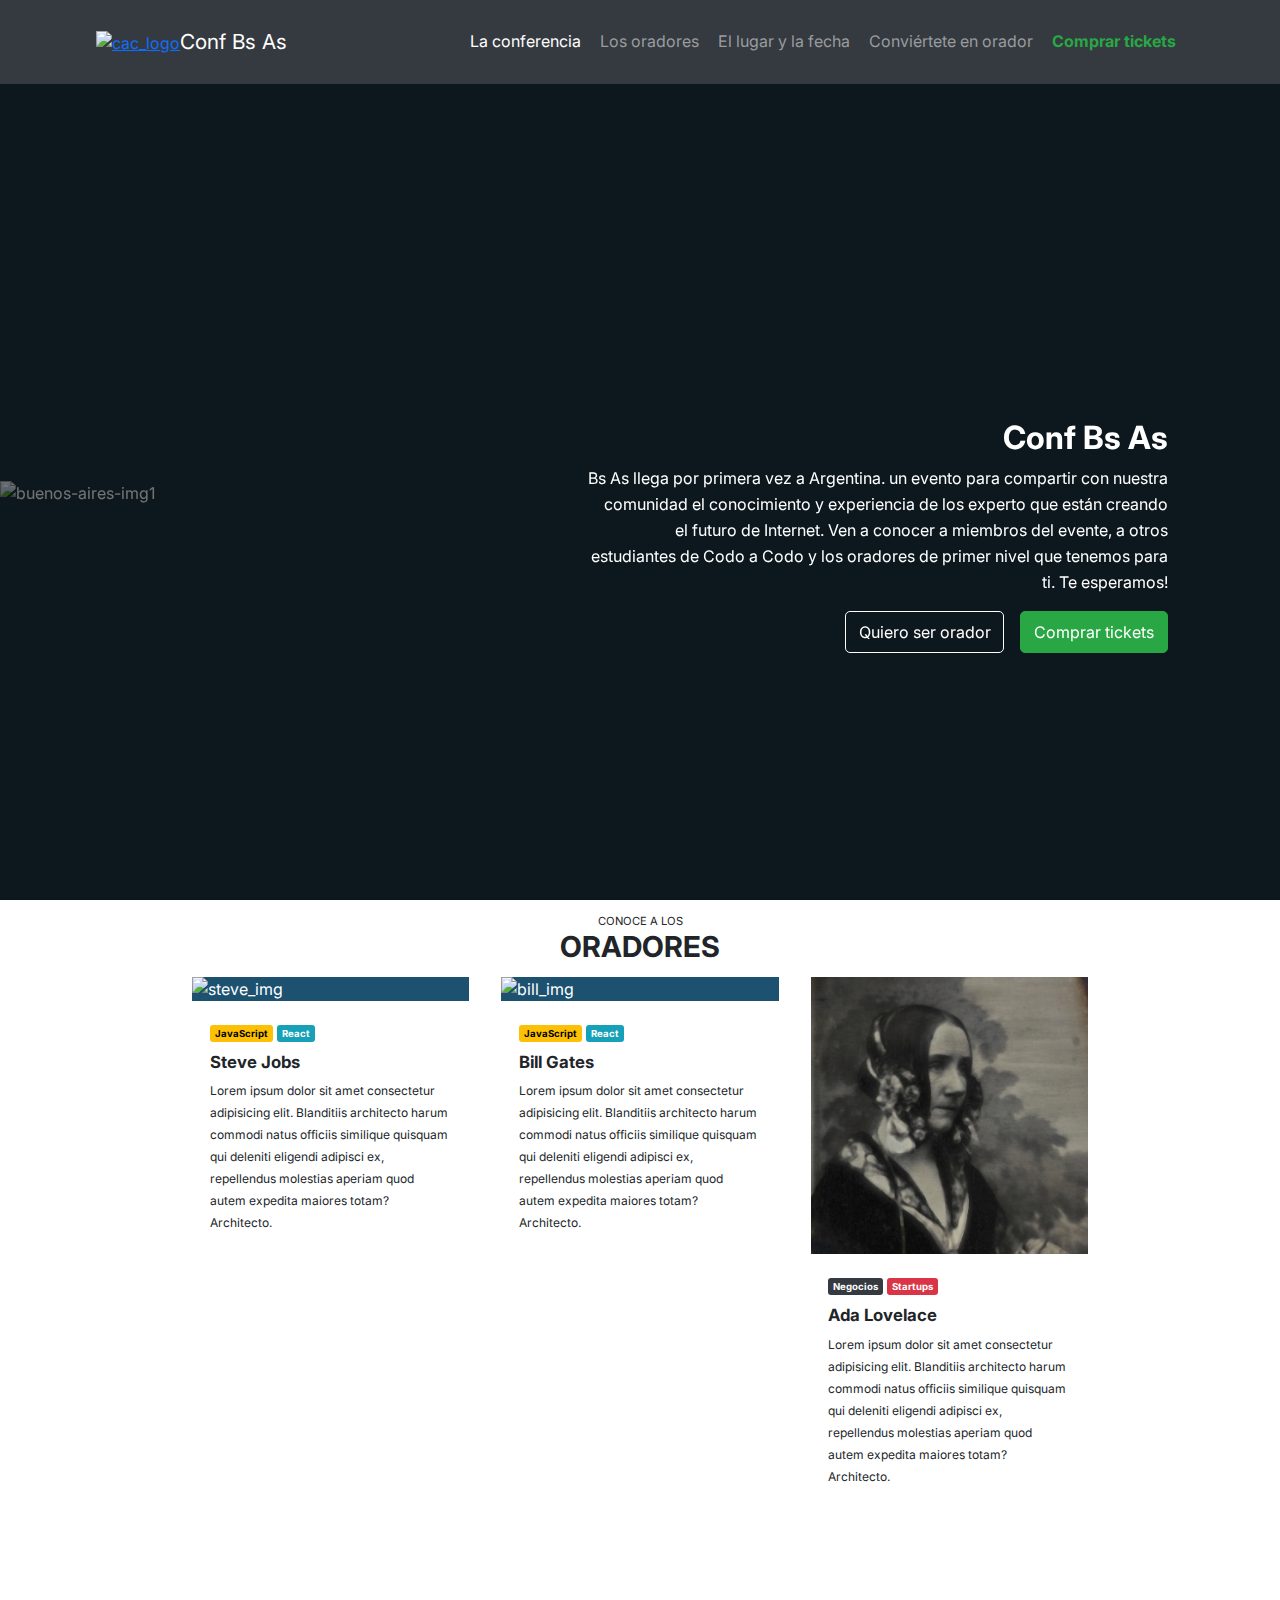
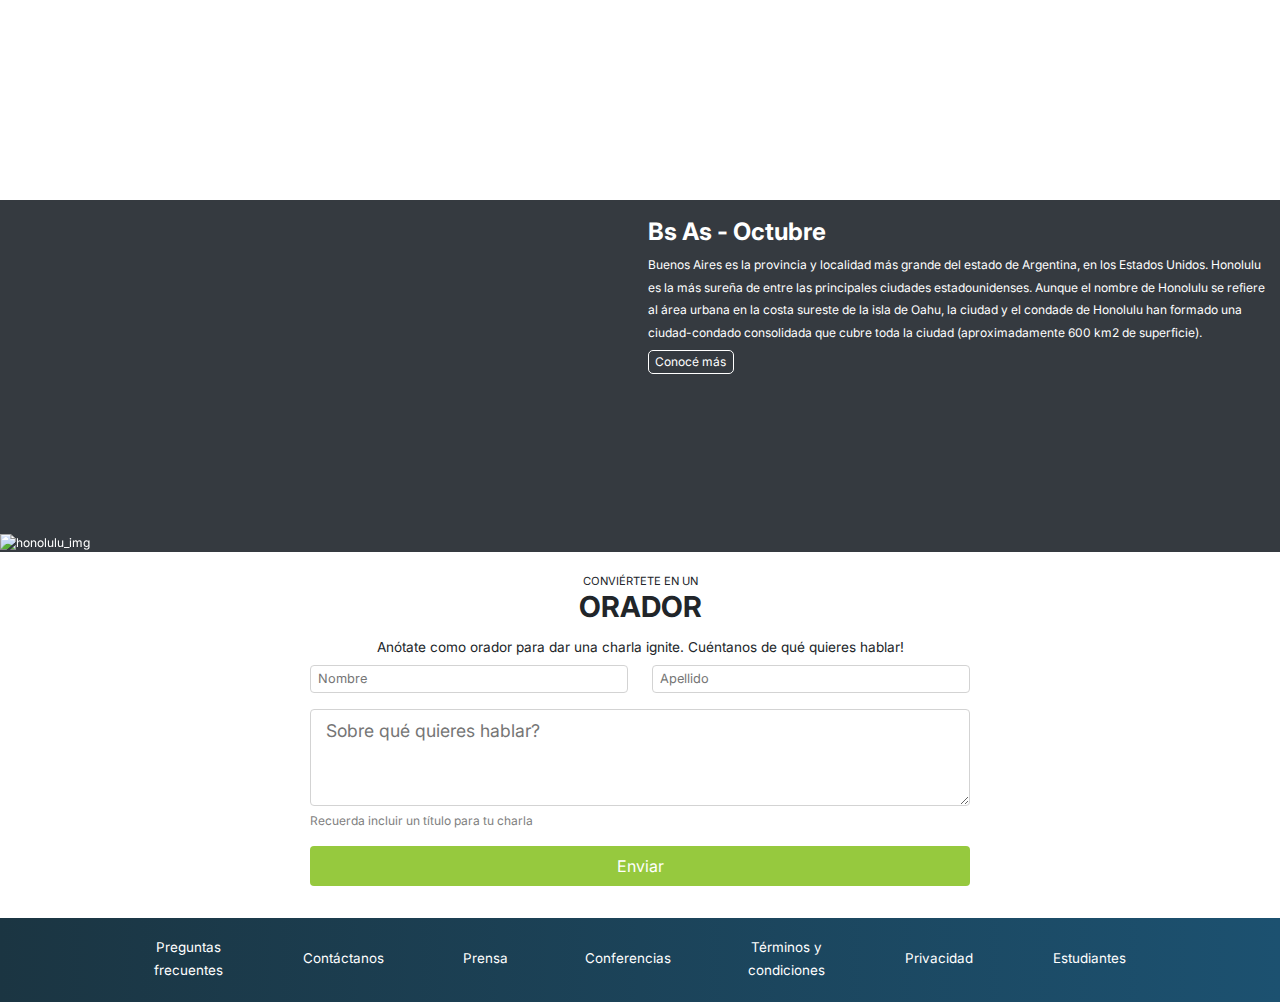
==== index.html @ dfa5ab29 "Fixed an error on the Hero's Carousel that showed the slides misaligned on the vertical axis" ====
<!DOCTYPE html>
<html lang="en">
<head>
  <meta charset="UTF-8">
  <meta http-equiv="X-UA-Compatible" content="IE=edge">
  <meta name="viewport" content="width=device-width, initial-scale=1.0">
  <script src="https://cdn.jsdelivr.net/npm/@popperjs/core@2.11.7/dist/umd/popper.min.js" integrity="sha384-zYPOMqeu1DAVkHiLqWBUTcbYfZ8osu1Nd6Z89ify25QV9guujx43ITvfi12/QExE" crossorigin="anonymous"></script>
  <script src="https://cdn.jsdelivr.net/npm/bootstrap@5.3.0-alpha3/dist/js/bootstrap.min.js" integrity="sha384-Y4oOpwW3duJdCWv5ly8SCFYWqFDsfob/3GkgExXKV4idmbt98QcxXYs9UoXAB7BZ" crossorigin="anonymous"></script>
  <link rel="stylesheet" href="https://cdn.jsdelivr.net/npm/bootstrap@5.3.0-alpha3/dist/css/bootstrap.min.css">
  <link rel="stylesheet" href="https://fonts.googleapis.com/css2?family=Inter">
  <link rel="stylesheet" href="./styles/styles.css">
  <link rel="icon" type="image/x-icon" href="./assets/favicon.ico">
  <title>Codo a Codo 4.0</title>
</head>
<body>
  <header id="main-header">
    <div id="header-logo">
      <a href="/">
        <img id="header-img" src="./assets/images/codoacodo.png" alt="cac_logo">
      </a>
      <span>Conf Bs As</span>
    </div>
    <nav id="header-navbar">
      <a class="header-links" href="#hero-section">La conferencia</a>
      <a class="header-links" href="#cards-section">Los oradores</a>
      <a class="header-links" href="#destinos-section">El lugar y la fecha</a>
      <a class="header-links" href="#form-section">Conviértete en orador</a>
      <a class="header-links" href="https://www.ticketek.com.ar/especiales" target="_blank">Comprar tickets</a>
    </nav>

    <div id="header-dropdown" class="dropdown">
      <button id="dropdown-button" class="btn btn-secondary dropdown-toggle" type="button" data-bs-toggle="dropdown" aria-expanded="false">
        <svg id="menu-icon" xmlns="http://www.w3.org/2000/svg" viewBox="0 0 448 512">
          <path d="M0 96C0 78.3 14.3 64 32 64H416c17.7 0 32 14.3 32 32s-14.3 32-32 32H32C14.3 128 0 113.7 0 96zM0 256c0-17.7 14.3-32 32-32H416c17.7 0 32 14.3 32 32s-14.3 32-32 32H32c-17.7 0-32-14.3-32-32zM448 416c0 17.7-14.3 32-32 32H32c-17.7 0-32-14.3-32-32s14.3-32 32-32H416c17.7 0 32 14.3 32 32z"/>
        </svg>
        <svg id="xmark-icon" xmlns="http://www.w3.org/2000/svg" viewBox="0 0 384 512">
          <path d="M342.6 150.6c12.5-12.5 12.5-32.8 0-45.3s-32.8-12.5-45.3 0L192 210.7 86.6 105.4c-12.5-12.5-32.8-12.5-45.3 0s-12.5 32.8 0 45.3L146.7 256 41.4 361.4c-12.5 12.5-12.5 32.8 0 45.3s32.8 12.5 45.3 0L192 301.3 297.4 406.6c12.5 12.5 32.8 12.5 45.3 0s12.5-32.8 0-45.3L237.3 256 342.6 150.6z"/>
        </svg>
      </button>
      <ul id="dropdown-navbar" class="dropdown-menu">
        <a class="dropdown-item header-links" href="#hero-section">La conferencia</a>
        <a class="dropdown-item header-links" href="#cards-section">Los oradores</a>
        <a class="dropdown-item header-links" href="#destinos-section">El lugar y la fecha</a>
        <a class="dropdown-item header-links" href="#form-section">Conviértete en orador</a>
        <a class="dropdown-item header-links" href="https://www.ticketek.com.ar/especiales" target="_blank">Comprar tickets</a>
      </ul>
    </div>
  </header>

  <main>
    <section id="hero-section">
      <article>
        <h2>Conf Bs As</h2>
        <p>Bs As llega por primera vez a Argentina. un evento para compartir con nuestra comunidad el conocimiento y experiencia de los experto que están creando el futuro de Internet. Ven a conocer a miembros del evente, a otros estudiantes de Codo a Codo y los oradores de primer nivel que tenemos para ti. Te esperamos!
        </p>
        <nav>
          <a class="anchor-btn" href="#form-section">Quiero ser orador</a>
          <a class="anchor-btn btn-green" href="https://www.ticketek.com.ar/especiales" target="_blank">Comprar tickets</a>
        </nav>
      </article>
      <div id="hero-carousel">
        <div class="carousel slide h-100" data-bs-ride="carousel">
          <div class="carousel-inner h-100">
            <div class="carousel-item active">
              <img src="./assets/images/ba1.jpg" class="carousel-image w-100" alt="buenos-aires-img1">
            </div>
            <div class="carousel-item">
              <img src="./assets/images/ba2.jpg" class="carousel-image w-100" alt="buenos-aires-img2">
            </div>
            <div class="carousel-item">
              <img src="./assets/images/ba3.jpg" class="carousel-image w-100" alt="buenos-aires-img3">
            </div>
          </div>
        </div>
      </div>
    </section>

    <section id="cards-section">
      <div class="section-title">
        <span>conoce a los</span>
        <h2>oradores</h2>
      </div>
      <div id="cards-container">
        <div class="card">
          <img class="card-image" src="./assets/images/steve.jpg" alt="steve_img">
          <div class="card-content">
            <header>
              <div>
                <span class="card-badge badge-yellow">JavaScript</span>
                <span class="card-badge badge-blue">React</span>
              </div>
              <h4 class="card-name">Steve Jobs</h4>
            </header>
            <p class="card-text">Lorem ipsum dolor sit amet consectetur adipisicing elit. Blanditiis architecto harum commodi natus officiis similique quisquam qui deleniti eligendi adipisci ex, repellendus molestias aperiam quod autem expedita maiores totam? Architecto.
            </p>
          </div>
        </div>

        <div class="card">
          <img class="card-image" src="./assets/images/bill.jpg" alt="bill_img">
          <div class="card-content">
            <header>
              <div>
                <span class="card-badge badge-yellow">JavaScript</span>
                <span class="card-badge badge-blue">React</span>
              </div>
              <h4 class="card-name">Bill Gates</h4>
            </header>
            <p class="card-text">Lorem ipsum dolor sit amet consectetur adipisicing elit. Blanditiis architecto harum commodi natus officiis similique quisquam qui deleniti eligendi adipisci ex, repellendus molestias aperiam quod autem expedita maiores totam? Architecto.
            </p>
          </div>
        </div>

        <div class="card">
          <img class="card-image" src="./assets/images/ada.jpg" alt="ada_img">
          <div class="card-content">
            <header>
              <div>
                <span class="card-badge badge-grey">Negocios</span>
                <span class="card-badge badge-red">Startups</span>
              </div>
              <h4 class="card-name">Ada Lovelace</h4>
            </header>
            <p class="card-text">Lorem ipsum dolor sit amet consectetur adipisicing elit. Blanditiis architecto harum commodi natus officiis similique quisquam qui deleniti eligendi adipisci ex, repellendus molestias aperiam quod autem expedita maiores totam? Architecto.
            </p>
          </div>
        </div>
      </div>
    </section>

    <section id="destinos-section">
      <figure>
        <div id="carousel-container" class="carousel slide">
          <div class="carousel-inner h-100">
            <div class="carousel-item active">
              <img class="destino-img" src="./assets/images/honolulu.jpg" alt="honolulu_img">
            </div>
            <div class="carousel-item">
              <img class="destino-img" src="./assets/images/hawaii.jpg" alt="hawaii_img">
            </div>
            <div class="carousel-item">
              <img class="destino-img" src="./assets/images/hawaii2.jpg" alt="hawaii2_img">
            </div>
            <div class="carousel-item">
              <img class="destino-img" src="./assets/images/hawaii3.jpg" alt="hawaii3_img">
            </div>
          </div>
          <button class="carousel-btn carousel-control-prev" type="button" data-bs-target="#carousel-container" data-bs-slide="prev">
            <span class="carousel-control-prev-icon" aria-hidden="true"></span>
            <span class="visually-hidden">Previous</span>
          </button>
          <button class="carousel-btn carousel-control-next" type="button" data-bs-target="#carousel-container" data-bs-slide="next">
            <span class="carousel-control-next-icon" aria-hidden="true"></span>
            <span class="visually-hidden">Next</span>
          </button>
        </div>
      </figure>
      <article>
        <h2>Bs As - Octubre</h2>
        <p>Buenos Aires es la provincia y localidad más grande del estado de Argentina, en los Estados Unidos. Honolulu es la más sureña de entre las principales ciudades estadounidenses. Aunque el nombre de Honolulu se refiere al área urbana en la costa sureste de la isla de Oahu, la ciudad y el condade de Honolulu han formado una ciudad-condado consolidada que cubre toda la ciudad (aproximadamente 600 km2 de superficie).
        </p>
        <a class="anchor-btn" href="https://www.eventbrite.com/" target="_blank">Conocé más</a>
      </article>
    </section>

    <section id="form-section">
      <div class="section-title">
        <span>conviértete en un</span>
        <h2>orador</h2>
      </div>
      <p>Anótate como orador para dar una charla ignite. Cuéntanos de qué quieres hablar!</p>
      <form id="form-container" action="/" method="post">
        <div id="form-personal-input">
          <label for="name">
            <input type="text" id="name" name="name" placeholder="Nombre">
          </label>
          <label for="last-name">
            <input type="text" id="last-name" name="last-name" placeholder="Apellido">
          </label>
        </div>
        <label for="message">
          <textarea id="message" name="message" rows="3" placeholder="Sobre qué quieres hablar?"></textarea>
        </label>
        <span>Recuerda incluir un título para tu charla</span>
        <input id="btn-submit" type="submit" value="Enviar">
      </form>
    </section>
  </main>

  <footer>
    <nav id="footer-nav">
      <a href="#" target="_blank">Preguntas frecuentes</a>
      <a href="#" target="_blank">Contáctanos</a>
      <a href="#" target="_blank">Prensa</a>
      <a href="#" target="_blank">Conferencias</a>
      <a href="#" target="_blank">Términos y condiciones</a>
      <a href="#" target="_blank">Privacidad</a>
      <a href="#" target="_blank">Estudiantes</a>
    </nav>
  </footer>
</body>
</html>
---- styles/styles.css ----
:root {
  --header-height: 84px;
  --footer-height: 84px;
  --theme-grey-l: #999c9f;
  --theme-grey: #353a40;
  --theme-green-l: #96c93e;
  --theme-green-m: #29a744;
  --theme-yellow: #fdc005;
  --theme-blue-l: #16a1b8;
  --theme-blue-m: #1c5170;
  --theme-blue-d: #1b3542;
  --theme-red: #da3546;
}

* {
  margin: 0;
  padding: 0;
  font-family: "Inter", sans-serif !important;
}

/* ---- GENERAL ---- */
button {
  background-color: transparent;
  border-radius: 5px;
  border: 1px solid white;
  color: white;
  cursor: pointer;
  font-size: inherit;
  padding: 0.45rem 0.8rem;
  transition: 0.2s;
}

.anchor-btn {
  background-color: transparent;
  border-radius: 5px;
  border: 1px solid white;
  color: white;
  cursor: pointer;
  font-size: inherit;
  padding: 0.45rem 0.8rem;
  text-decoration: none;
  transition: 0.1s;
}
.anchor-btn:hover {
  background-color: rgba(255, 255, 255, 0.15);
  color: white;
}
.anchor-btn:active {
  background-color: white;
  color: var(--theme-grey);
}

.section-title {
  align-items: center;
  display: flex;
  flex-direction: column;
  padding: 0.8rem;
  text-transform: uppercase;
}

.section-title span {
  font-size: 0.7rem;
}

.section-title h2 {
  font-size: 1.8rem;
  font-weight: bold;
  margin: 0;
}

/* ---- UTILITIES ---- */
.btn-green {
  background-color: var(--theme-green-m);
  border: 1px solid var(--theme-green-m);
}
.btn-green:hover {
  background-color: var(--theme-green-l);
  border: 1px solid var(--theme-green-l);
}

.badge-yellow {
  background-color: var(--theme-yellow);
  color: black;
}
.badge-blue {
  background-color: var(--theme-blue-l);
  color: white;
}
.badge-red {
  background-color: var(--theme-red);
  color: white;
}
.badge-grey {
  background-color: var(--theme-grey);
  color: white;
}

/* ---- HEADER ↓↓ ---- */
#main-header {
  align-items: center;
  background-color: #353a40;
  display: flex;
  height: var(--header-height);
  justify-content: space-between;
  padding: 0px 6.5rem 0 6rem; /* left padding adjusted to accomodate the logo */
  position: sticky;
  z-index: 3;
}

.header-links {
  color: white;
  cursor: pointer;
  font-size: 1rem;
  text-decoration: none;
}

#header-logo {
  align-items: center;
  color: white;
  display: flex;
  text-decoration: none;
}

#header-logo span {
  font-size: 1.3rem;
}

#header-logo img {
  height: 62px;
}

#header-navbar {
  display: flex;
  gap: 19px;
}

#header-navbar a {
  border-bottom: 2px solid transparent;
  color: var(--theme-grey-l);
  transition: 0.2s;
}
#header-navbar a:hover {
  color: white;
  border-bottom: 2px solid rgba(255, 255, 255, 0.75);
}

#header-navbar a:first-child {
  color: white;
}

#header-navbar a:last-child {
  color: var(--theme-green-m);
  font-weight: bold;
  transition: 0.2s;
}
#header-navbar a:last-child:hover {
  border-bottom: 2px solid var(--theme-green-l);
  color: var(--theme-green-l);
}

#header-dropdown {
  display: none;
}

#dropdown-button {
  background-color: var(--theme-grey);
  border: 1px solid rgba(255, 255, 255, 0.15);
  fill: white;
  height: 48px;
  padding: 0.5rem;
  position: relative;
  width: 48px;
}
#dropdown-button > #xmark-icon {
  bottom: 0;
  display: none;
  position: absolute;
  right: 9px;
  top: 5px;
  width: 60%;
}

#dropdown-button.show {
  background-color: rgba(255, 255, 255, 0.25);
}
#dropdown-button.show > #menu-icon {
  display: none;
}
#dropdown-button.show > #xmark-icon {
  display: block;
}

#dropdown-button:hover {
  background-color: rgba(255, 255, 255, 0.15);
}
#dropdown-button::after {
  display: none;
}

#dropdown-navbar {
  background-color: var(--theme-grey);
  border: 1px solid rgba(255, 255, 255, 0.15);
  width: 15rem;
}

#dropdown-navbar a:last-child {
  color: var(--theme-green-m);
  font-weight: bold;
}

.dropdown-item { /* overwrites the Bootstrap class */
  padding: 1rem;
}
.dropdown-item:hover { /* overwrites the Bootstrap class */
  background-color: rgba(255, 255, 255, 0.15);
  color: white;
}

/* ---- HEADER ↑↑ ---- */

/* ---- MAIN ↓↓ ---- */
/* -- HERO ↓↓ -- */
#hero-section {
  align-items: center;
  color: white;
  display: flex;
  flex-direction: row-reverse;
  height: calc(100vh - var(--header-height));
  overflow: hidden;
  padding: 0rem 7rem 0 6rem;
  position: relative;
}

#hero-section article {
  display: flex;
  flex-direction: column;
  line-height: 26px;
  padding-top: 5.5rem;
  text-align: right;
  max-width: 580px;
  z-index: 2;
}

#hero-section h2 {
  font-size: 2rem;
  font-weight: bold;
}

#hero-section nav {
  display: flex;
  gap: 1rem;
  justify-content: end;
}

#hero-carousel {
  align-items: center;
  background-color: var(--theme-blue-d);
  display: flex;
  filter: brightness(0.45);
  height: 100%;
  overflow: hidden;
  position: absolute;
  right: 0;
  top: 0;
  width: 100%;
  z-index: 1;
}

#hero-carousel .carousel-inner {
  display: flex;
  align-items: center;
}
/* -- HERO ↑↑ -- */
/* -- ORADORES ↓↓ -- */
#cards-section {
  background-color: white;
  height: 100vh; /* cambiar para que se ajuste a contentido luego*/
}

#cards-container {
  display: grid;
  gap: 2rem;
  grid-template-columns: 1fr 1fr 1fr;
  padding: 0 12rem;
}

.card {
  background-color: transparent;
  border: none;
  max-width: 400px;
}

.card-image {
  background-color: var(--theme-blue-m);
  color: white;
}

.card-content {
  padding: 1.1rem;
}

.card-badge {
  border-radius: 3px;
  border: none;
  font-size: 0.6rem;
  font-weight: bold;
  padding: 3px 5px;
  text-align: center;
}

.card-name {
  font-size: 1.05rem;
  font-weight: bold;
  margin-top: 0.6rem;
}

.card-text {
  font-size: 0.75rem;
  line-height: 22px;
}
/* -- ORADORES ↑↑ -- */
/* -- DESTINO ↓↓ -- */
#destinos-section {
  background-color: var(--theme-grey);
  color: white;
  display: grid;
  font-size: 0.75rem;
  grid-template-columns: 1fr 1fr;
}

#destinos-section figure {
  margin: 0;
}

#destinos-section article {
  padding: 1.1rem 0.5rem;
}

#destinos-section h2 {
  font-size: 1.5rem;
  font-weight: bold;
}

#destinos-section p {
  line-height: 1.4rem;
  margin-bottom: 0.6rem;
}

#destinos-section .anchor-btn {
  padding: 0.2rem 0.4rem;
}

#destinos-section figure {
  padding-bottom: 55%; /* this set the carousel image ratio */
  position: relative;
}

#carousel-container {
  overflow: hidden;
  position: absolute;
  bottom: 0;
  left: 0;
  right: 0;
  top: 0;
}
#carousel-container:hover .carousel-btn {
  display: block;
}
.carousel-btn {
  display: none;
}

/* overwrites Boostrap default configuration */
#carousel-container .carousel-inner { 
  align-items: end;
  display: flex;
}
/* overwrites Boostrap default configuration */
#carousel-container .carousel-item.active { 
  display: flex;
}

.destino-img {
  width: 100%;
}
/* -- DESTINO ↑↑ -- */
/* -- FORM ↓↓ -- */
#form-section {
  align-items: center;
  background-color: white;
  display: flex;
  flex-direction: column;
  padding: 0.5rem 3rem 2rem 3rem;
}

#form-section p {
  font-size: 0.85rem;
  margin-bottom: 0.5rem;
}

#form-container {
  display: flex;
  flex-direction: column;
  max-width: 660px;
  width: 100%;
}

#form-personal-input {
  display: flex;
  gap: 1.5rem;
  justify-content: space-between;
  margin-bottom: 1rem;
}

#form-personal-input label {
  width: 50%;
}

#form-container span {
  color: gray;
  font-size: 0.75rem;
}

input, textarea {
  border: 1px solid lightgray;
  border-radius: 4px;
  font-size: 0.8rem;
  padding: 3px 7px;
  width: 100%;
}

textarea {
  font-size: 1.1rem;
  padding: 8px 15px;
}

#btn-submit {
  background-color: var(--theme-green-l);
  border-radius: 4px;
  border: none;
  color: white;
  font-size: 1rem;
  margin-top: 1rem;
  padding: 0.5rem;
  transition: 0.2s;
}
#btn-submit:hover {
  background-color: var(--theme-green-m);
}
/* -- FORM ↑↑ -- */
/* ---- MAIN ↑↑ ---- */

/* ---- FOOTER ↓↓ ---- */
footer {
  background: rgb(27,53,66);
  background: linear-gradient(90deg, rgba(27,53,66,1) 0%, rgba(28,81,112,1) 100%); 
  min-height: var(--footer-height);
  height: auto;
}

#footer-nav {
  align-items: center;
  display: flex;
  flex-wrap: wrap;
  gap: 5rem;
  height: 100%;
  justify-content: center;
  min-height: var(--footer-height);
}

#footer-nav a {
  align-items: center;
  border-bottom: 2px solid transparent;
  color: white;
  display: flex;
  font-size: 0.84rem;
  height: inherit;
  justify-content: center;
  line-height: 1.4rem;
  max-width: 80px;
  padding: 0.2rem 0;
  text-align: center;
  text-decoration: none;
  transition: 0.15s;
  width: min-content;
}

#footer-nav a:hover {
  border-bottom: 2px solid rgba(255, 255, 255, 0.75);
}
/* ---- FOOTER ↑↑ ---- */

/* ---- MEDIA-QUERIES ↓↓ ---- */
@media (max-width: 1180px) {
  #header-navbar {
    display: none;
  }

  #header-dropdown {
    display: block;
  }
}

@media (max-width: 960px) {
  #destinos-section {
    grid-template-columns: 1fr;
  }
  #destinos-section figure {
    display: flex;
    max-height: 320px;
    overflow: hidden;
  }
  #destinos-section article {
    padding: 3rem;
  }
  #destinos-section p {
    margin-bottom: 1rem
  }
}

/* -- TABLET DISPLAY -- */
@media (max-width: 840px) { 
  #main-header {
    padding: 0 2.5rem 0 2rem;
  }

  #hero-section article {
    padding-top: 0;
  }

  #cards-section {
    height: auto;
  }
  #cards-container {
    grid-template-columns: 1fr 1fr;
    padding: 3rem;
  }

  .carousel-btn {
    display: block;
  }

  footer {
    height: auto;
    padding: 0 1rem;
  }
  #footer-nav {
    display: flex;
    flex-wrap: wrap;
    gap: 1rem;
  }
}

/* -- SMART-PHONE DISPLAY -- */
@media (max-width: 420px) {
  #main-header {
    padding: 0 1.5rem 0 1rem;
  }
  #header-logo span {
    display: none;
  }

  #hero-section {
    padding: 0rem 2rem;
  }
  #hero-section article {
    padding-top: 0;
    text-align: left;
  }
  #hero-section nav {
    flex-direction: column;
    justify-content: start;
    width: fit-content;
  }

  #cards-container {
    grid-template-columns: 1fr;
    padding: 2rem;
  }

  #destinos-section article {
    padding: 2rem;
  }

  #form-section {
    padding: 0 2rem 2rem 2rem;
  }
  #form-personal-input {
    gap: 1rem;
    flex-direction: column;
  }
  #form-personal-input p {
    margin-bottom: 1rem;
  }
  #form-personal-input label {
    width: 100%;
  }
  input, textarea {
    padding: 5px 10px;
  }

  #footer-nav {
    height: auto;
    grid-template-columns: 1fr 1fr 1fr 1fr;
  }
}
/* ---- MEDIA-QUERIES ↑↑ ---- */
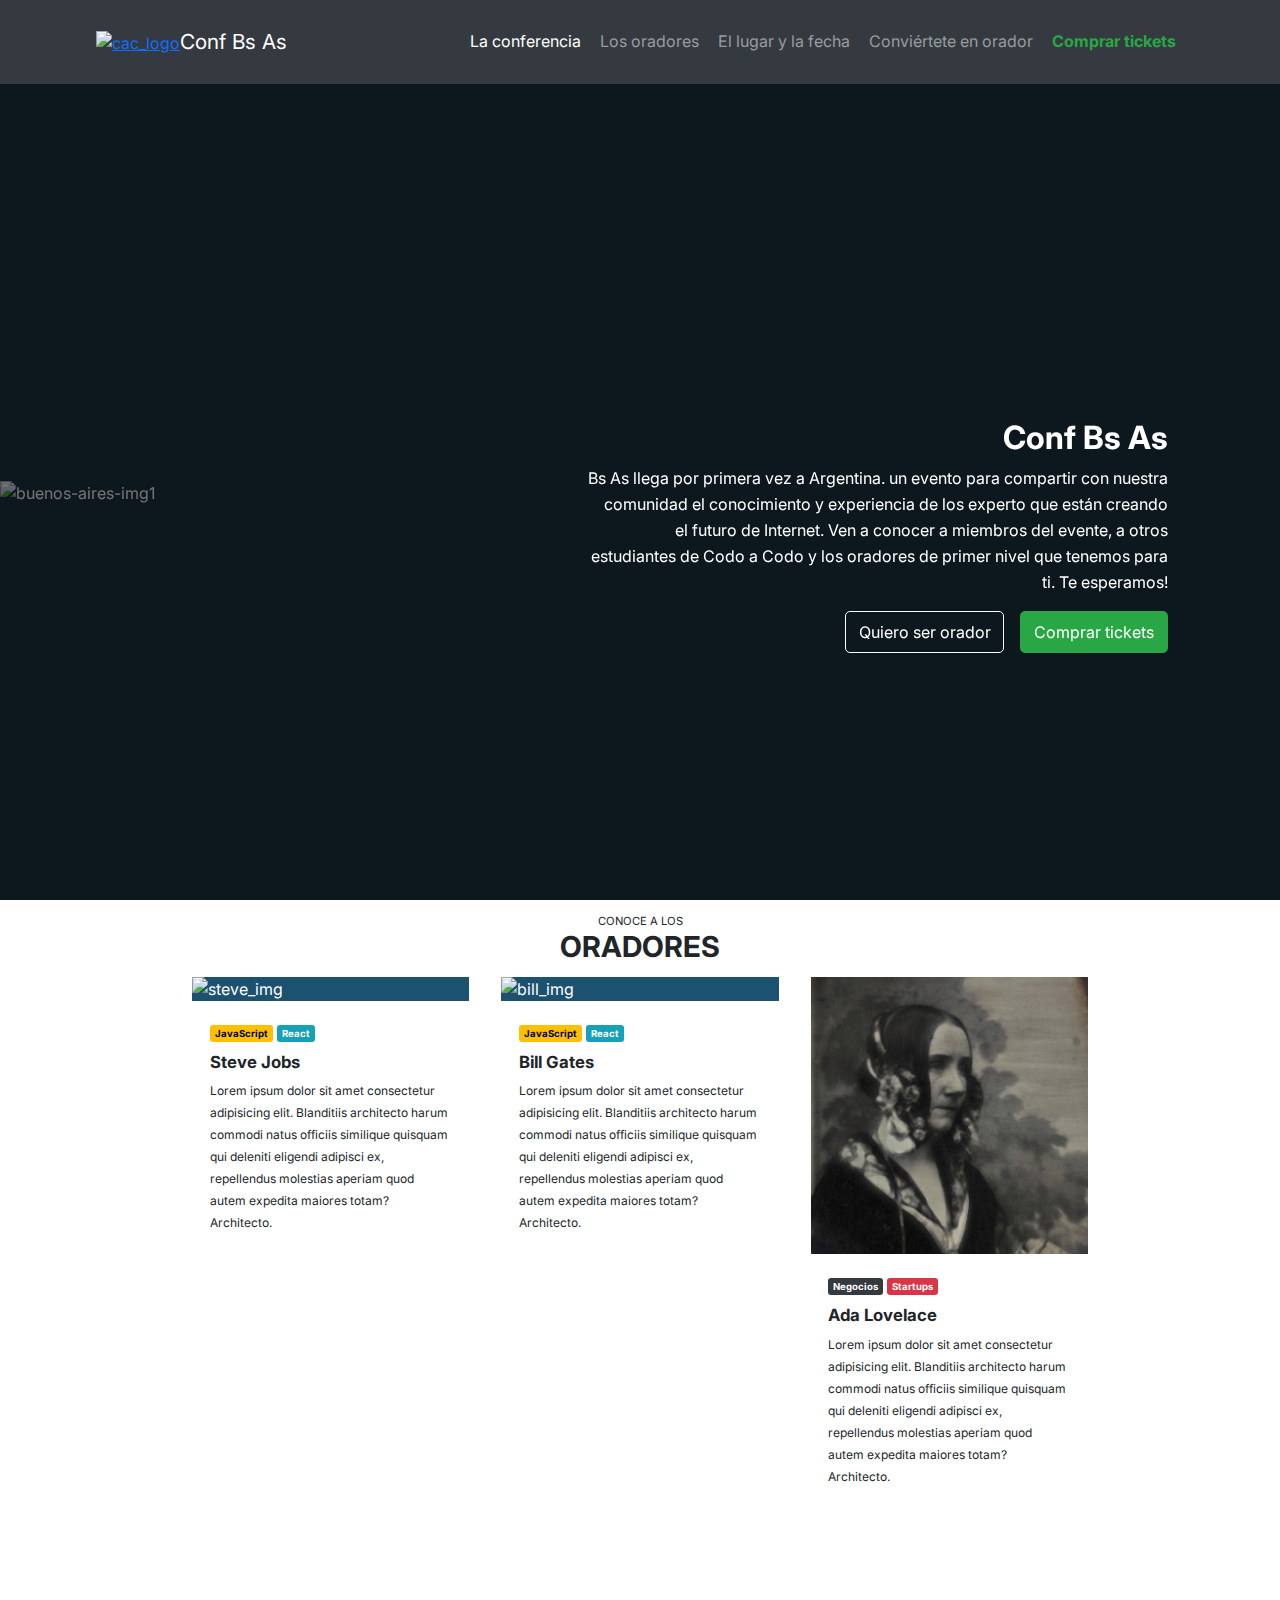
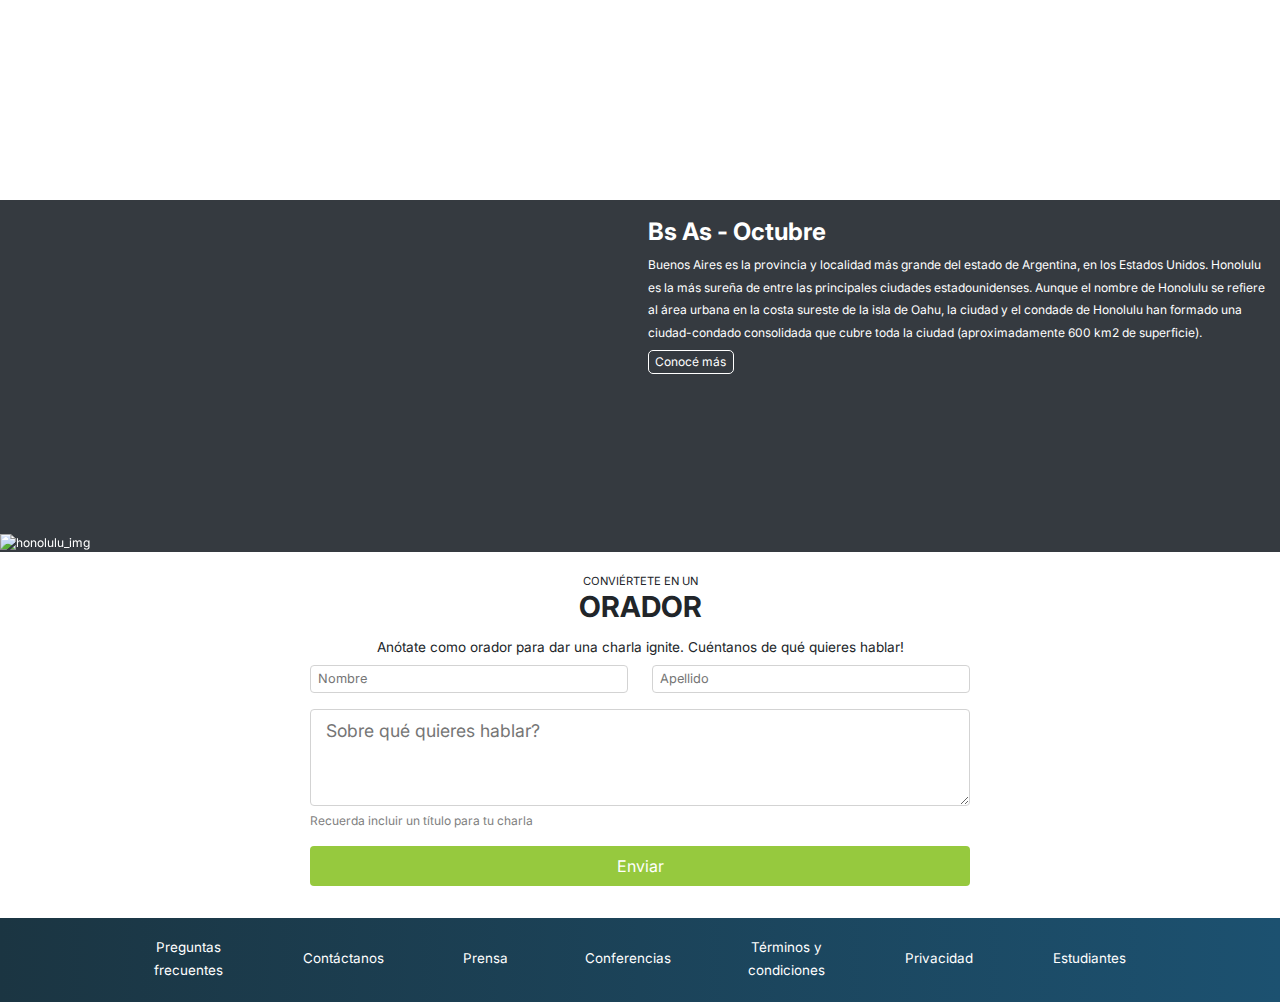
==== commit c5c4ce2d: "Added a script to prevent the form on-submit default behavior." ====
--- a/index.html
+++ b/index.html
@@ -199,4 +199,7 @@
     </nav>
   </footer>
 </body>
+<script>
+  document.getElementById("form-section").addEventListener("submit", (e) => {e.preventDefault()})
+</script>
 </html>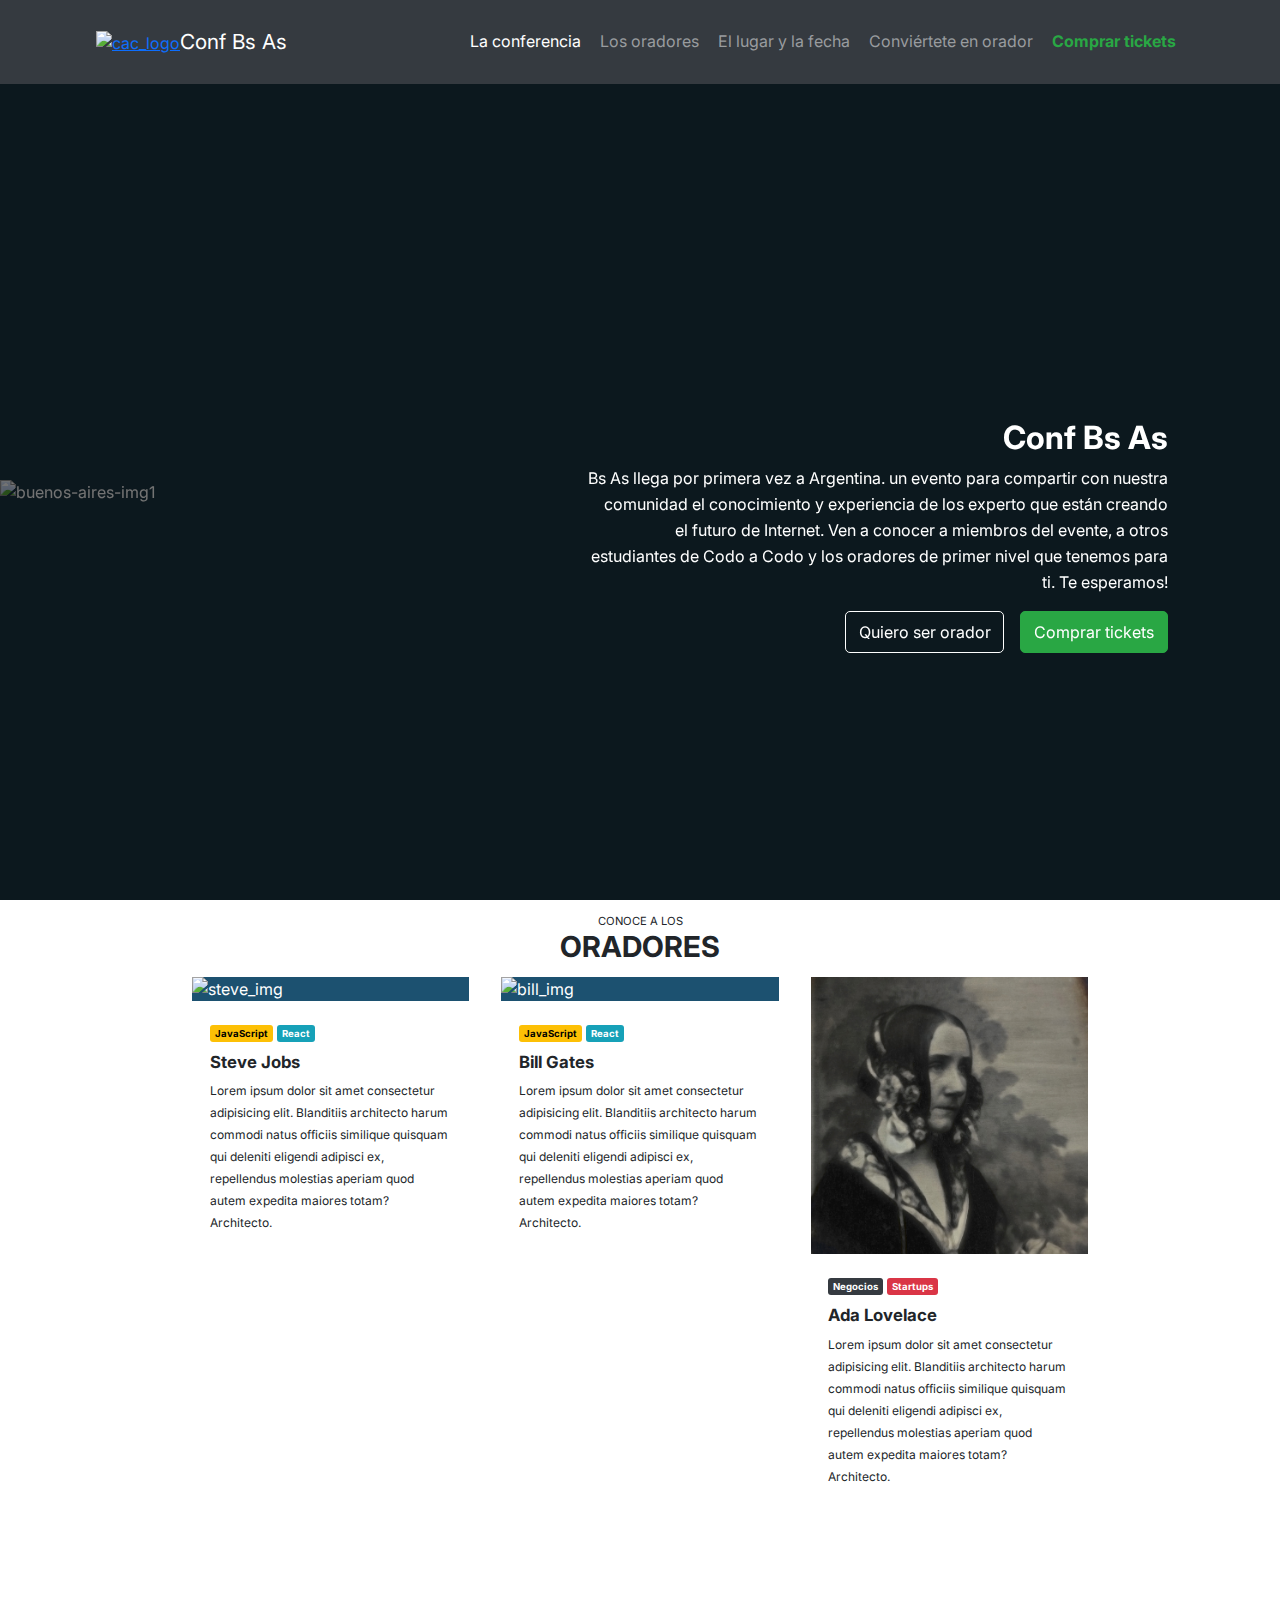
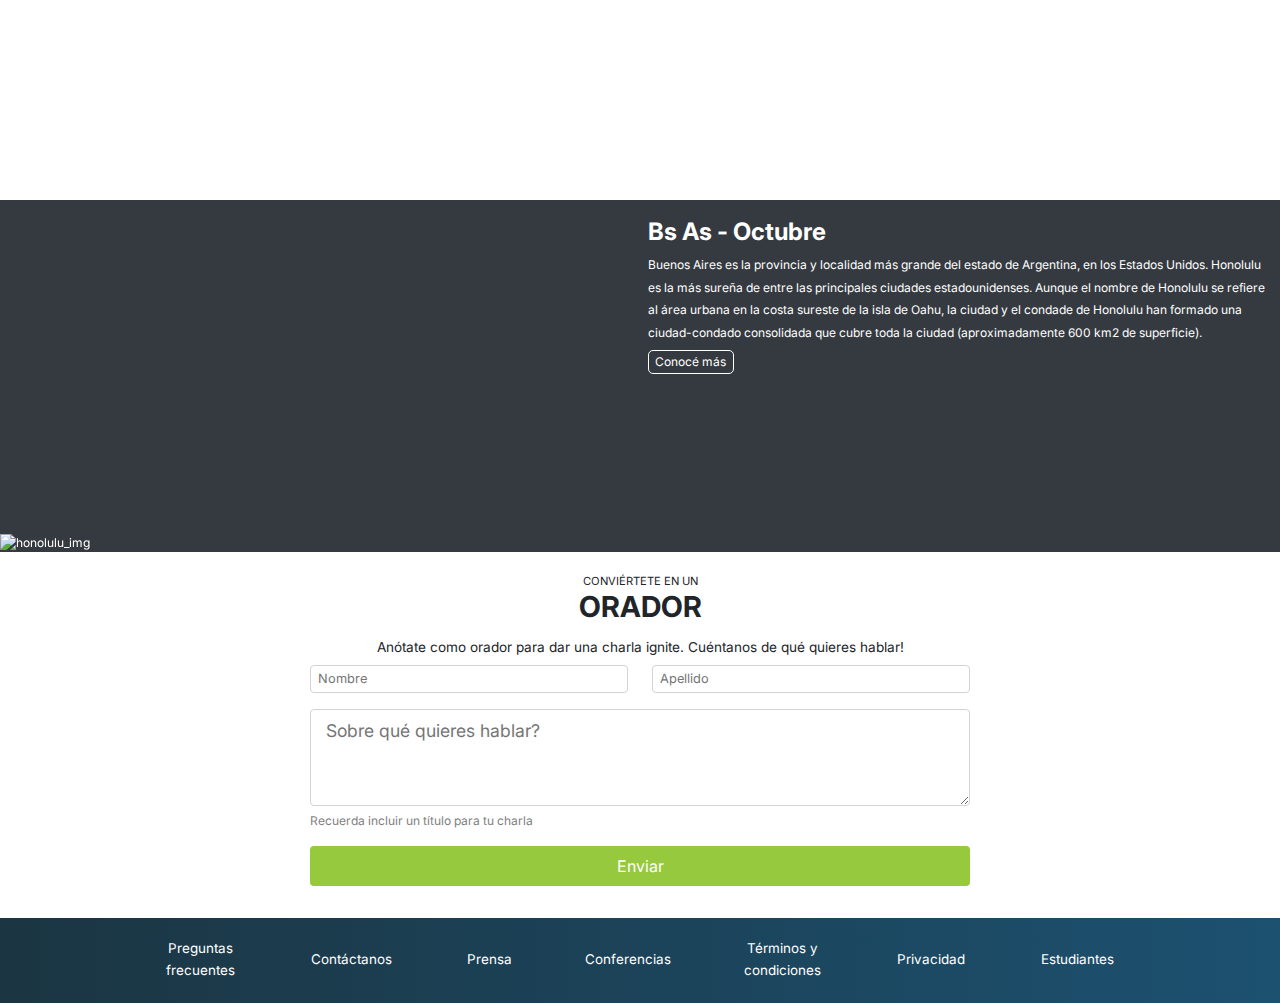
==== commit 946699e2: "Fixed Carousel display on large resolutions. Added basic styling to Purchase-Ticket page." ====
--- a/index.html
+++ b/index.html
@@ -1,205 +1,362 @@
 <!DOCTYPE html>
 <html lang="en">
-<head>
-  <meta charset="UTF-8">
-  <meta http-equiv="X-UA-Compatible" content="IE=edge">
-  <meta name="viewport" content="width=device-width, initial-scale=1.0">
-  <script src="https://cdn.jsdelivr.net/npm/@popperjs/core@2.11.7/dist/umd/popper.min.js" integrity="sha384-zYPOMqeu1DAVkHiLqWBUTcbYfZ8osu1Nd6Z89ify25QV9guujx43ITvfi12/QExE" crossorigin="anonymous"></script>
-  <script src="https://cdn.jsdelivr.net/npm/bootstrap@5.3.0-alpha3/dist/js/bootstrap.min.js" integrity="sha384-Y4oOpwW3duJdCWv5ly8SCFYWqFDsfob/3GkgExXKV4idmbt98QcxXYs9UoXAB7BZ" crossorigin="anonymous"></script>
-  <link rel="stylesheet" href="https://cdn.jsdelivr.net/npm/bootstrap@5.3.0-alpha3/dist/css/bootstrap.min.css">
-  <link rel="stylesheet" href="https://fonts.googleapis.com/css2?family=Inter">
-  <link rel="stylesheet" href="./styles/styles.css">
-  <link rel="icon" type="image/x-icon" href="./assets/favicon.ico">
-  <title>Codo a Codo 4.0</title>
-</head>
-<body>
-  <header id="main-header">
-    <div id="header-logo">
-      <a href="/">
-        <img id="header-img" src="./assets/images/codoacodo.png" alt="cac_logo">
-      </a>
-      <span>Conf Bs As</span>
-    </div>
-    <nav id="header-navbar">
-      <a class="header-links" href="#hero-section">La conferencia</a>
-      <a class="header-links" href="#cards-section">Los oradores</a>
-      <a class="header-links" href="#destinos-section">El lugar y la fecha</a>
-      <a class="header-links" href="#form-section">Conviértete en orador</a>
-      <a class="header-links" href="https://www.ticketek.com.ar/especiales" target="_blank">Comprar tickets</a>
-    </nav>
-
-    <div id="header-dropdown" class="dropdown">
-      <button id="dropdown-button" class="btn btn-secondary dropdown-toggle" type="button" data-bs-toggle="dropdown" aria-expanded="false">
-        <svg id="menu-icon" xmlns="http://www.w3.org/2000/svg" viewBox="0 0 448 512">
-          <path d="M0 96C0 78.3 14.3 64 32 64H416c17.7 0 32 14.3 32 32s-14.3 32-32 32H32C14.3 128 0 113.7 0 96zM0 256c0-17.7 14.3-32 32-32H416c17.7 0 32 14.3 32 32s-14.3 32-32 32H32c-17.7 0-32-14.3-32-32zM448 416c0 17.7-14.3 32-32 32H32c-17.7 0-32-14.3-32-32s14.3-32 32-32H416c17.7 0 32 14.3 32 32z"/>
-        </svg>
-        <svg id="xmark-icon" xmlns="http://www.w3.org/2000/svg" viewBox="0 0 384 512">
-          <path d="M342.6 150.6c12.5-12.5 12.5-32.8 0-45.3s-32.8-12.5-45.3 0L192 210.7 86.6 105.4c-12.5-12.5-32.8-12.5-45.3 0s-12.5 32.8 0 45.3L146.7 256 41.4 361.4c-12.5 12.5-12.5 32.8 0 45.3s32.8 12.5 45.3 0L192 301.3 297.4 406.6c12.5 12.5 32.8 12.5 45.3 0s12.5-32.8 0-45.3L237.3 256 342.6 150.6z"/>
-        </svg>
-      </button>
-      <ul id="dropdown-navbar" class="dropdown-menu">
-        <a class="dropdown-item header-links" href="#hero-section">La conferencia</a>
-        <a class="dropdown-item header-links" href="#cards-section">Los oradores</a>
-        <a class="dropdown-item header-links" href="#destinos-section">El lugar y la fecha</a>
-        <a class="dropdown-item header-links" href="#form-section">Conviértete en orador</a>
-        <a class="dropdown-item header-links" href="https://www.ticketek.com.ar/especiales" target="_blank">Comprar tickets</a>
-      </ul>
-    </div>
-  </header>
-
-  <main>
-    <section id="hero-section">
-      <article>
-        <h2>Conf Bs As</h2>
-        <p>Bs As llega por primera vez a Argentina. un evento para compartir con nuestra comunidad el conocimiento y experiencia de los experto que están creando el futuro de Internet. Ven a conocer a miembros del evente, a otros estudiantes de Codo a Codo y los oradores de primer nivel que tenemos para ti. Te esperamos!
+  <head>
+    <meta charset="UTF-8" />
+    <meta http-equiv="X-UA-Compatible" content="IE=edge" />
+    <meta name="viewport" content="width=device-width, initial-scale=1.0" />
+    <script
+      src="https://cdn.jsdelivr.net/npm/@popperjs/core@2.11.7/dist/umd/popper.min.js"
+      integrity="sha384-zYPOMqeu1DAVkHiLqWBUTcbYfZ8osu1Nd6Z89ify25QV9guujx43ITvfi12/QExE"
+      crossorigin="anonymous"
+    ></script>
+    <script
+      src="https://cdn.jsdelivr.net/npm/bootstrap@5.3.0-alpha3/dist/js/bootstrap.min.js"
+      integrity="sha384-Y4oOpwW3duJdCWv5ly8SCFYWqFDsfob/3GkgExXKV4idmbt98QcxXYs9UoXAB7BZ"
+      crossorigin="anonymous"
+    ></script>
+    <link
+      rel="stylesheet"
+      href="https://cdn.jsdelivr.net/npm/bootstrap@5.3.0-alpha3/dist/css/bootstrap.min.css"
+    />
+    <link
+      rel="stylesheet"
+      href="https://fonts.googleapis.com/css2?family=Inter"
+    />
+    <link rel="stylesheet" href="./styles/styles.css" />
+    <link rel="icon" type="image/x-icon" href="./assets/favicon.ico" />
+    <title>Codo a Codo 4.0</title>
+  </head>
+  <body>
+    <header id="main-header">
+      <div id="header-logo">
+        <a href="#">
+          <img
+            id="header-img"
+            src="./assets/images/codoacodo.png"
+            alt="cac_logo"
+          />
+        </a>
+        <span>Conf Bs As</span>
+      </div>
+      <nav id="header-navbar">
+        <a class="header-links" href="#hero-section">La conferencia</a>
+        <a class="header-links" href="#cards-section">Los oradores</a>
+        <a class="header-links" href="#destinos-section">El lugar y la fecha</a>
+        <a class="header-links" href="#form-section">Conviértete en orador</a>
+        <a class="header-links" href="/ticket-purchase.html" target="_blank"
+          >Comprar tickets</a
+        >
+      </nav>
+
+      <div id="header-dropdown" class="dropdown">
+        <button
+          id="dropdown-button"
+          class="btn btn-secondary dropdown-toggle"
+          type="button"
+          data-bs-toggle="dropdown"
+          aria-expanded="false"
+        >
+          <svg
+            id="menu-icon"
+            xmlns="http://www.w3.org/2000/svg"
+            viewBox="0 0 448 512"
+          >
+            <path
+              d="M0 96C0 78.3 14.3 64 32 64H416c17.7 0 32 14.3 32 32s-14.3 32-32 32H32C14.3 128 0 113.7 0 96zM0 256c0-17.7 14.3-32 32-32H416c17.7 0 32 14.3 32 32s-14.3 32-32 32H32c-17.7 0-32-14.3-32-32zM448 416c0 17.7-14.3 32-32 32H32c-17.7 0-32-14.3-32-32s14.3-32 32-32H416c17.7 0 32 14.3 32 32z"
+            />
+          </svg>
+          <svg
+            id="xmark-icon"
+            xmlns="http://www.w3.org/2000/svg"
+            viewBox="0 0 384 512"
+          >
+            <path
+              d="M342.6 150.6c12.5-12.5 12.5-32.8 0-45.3s-32.8-12.5-45.3 0L192 210.7 86.6 105.4c-12.5-12.5-32.8-12.5-45.3 0s-12.5 32.8 0 45.3L146.7 256 41.4 361.4c-12.5 12.5-12.5 32.8 0 45.3s32.8 12.5 45.3 0L192 301.3 297.4 406.6c12.5 12.5 32.8 12.5 45.3 0s12.5-32.8 0-45.3L237.3 256 342.6 150.6z"
+            />
+          </svg>
+        </button>
+        <ul id="dropdown-navbar" class="dropdown-menu">
+          <a class="dropdown-item header-links" href="#hero-section"
+            >La conferencia</a
+          >
+          <a class="dropdown-item header-links" href="#cards-section"
+            >Los oradores</a
+          >
+          <a class="dropdown-item header-links" href="#destinos-section"
+            >El lugar y la fecha</a
+          >
+          <a class="dropdown-item header-links" href="#form-section"
+            >Conviértete en orador</a
+          >
+          <a
+            class="dropdown-item header-links"
+            href="/ticket-purchase.html"
+            target="_blank"
+            >Comprar tickets</a
+          >
+        </ul>
+      </div>
+    </header>
+
+    <main>
+      <section id="hero-section">
+        <article>
+          <h2>Conf Bs As</h2>
+          <p>
+            Bs As llega por primera vez a Argentina. un evento para compartir
+            con nuestra comunidad el conocimiento y experiencia de los experto
+            que están creando el futuro de Internet. Ven a conocer a miembros
+            del evente, a otros estudiantes de Codo a Codo y los oradores de
+            primer nivel que tenemos para ti. Te esperamos!
+          </p>
+          <nav>
+            <a class="anchor-btn" href="#form-section">Quiero ser orador</a>
+            <a
+              class="anchor-btn btn-green"
+              href="/ticket-purchase.html"
+              target="_blank"
+              >Comprar tickets</a
+            >
+          </nav>
+        </article>
+        <div id="hero-carousel">
+          <div class="carousel slide h-100" data-bs-ride="carousel">
+            <!-- <div class="carousel slide h-100"> -->
+            <div class="carousel-inner h-100">
+              <div class="carousel-item active">
+                <img
+                  src="./assets/images/ba1.jpg"
+                  class="carousel-image"
+                  alt="buenos-aires-img1"
+                />
+              </div>
+              <div class="carousel-item">
+                <img
+                  src="./assets/images/ba2.jpg"
+                  class="carousel-image"
+                  alt="buenos-aires-img2"
+                />
+              </div>
+              <div class="carousel-item">
+                <img
+                  src="./assets/images/ba3.jpg"
+                  class="carousel-image"
+                  alt="buenos-aires-img3"
+                />
+              </div>
+            </div>
+          </div>
+        </div>
+      </section>
+
+      <section id="cards-section">
+        <div class="section-title">
+          <span>conoce a los</span>
+          <h2>oradores</h2>
+        </div>
+        <div id="cards-container">
+          <div class="card">
+            <img
+              class="card-image"
+              src="./assets/images/steve.jpg"
+              alt="steve_img"
+            />
+            <div class="card-content">
+              <header>
+                <div>
+                  <span class="card-badge badge-yellow">JavaScript</span>
+                  <span class="card-badge badge-blue">React</span>
+                </div>
+                <h4 class="card-name">Steve Jobs</h4>
+              </header>
+              <p class="card-text">
+                Lorem ipsum dolor sit amet consectetur adipisicing elit.
+                Blanditiis architecto harum commodi natus officiis similique
+                quisquam qui deleniti eligendi adipisci ex, repellendus
+                molestias aperiam quod autem expedita maiores totam? Architecto.
+              </p>
+            </div>
+          </div>
+
+          <div class="card">
+            <img
+              class="card-image"
+              src="./assets/images/bill.jpg"
+              alt="bill_img"
+            />
+            <div class="card-content">
+              <header>
+                <div>
+                  <span class="card-badge badge-yellow">JavaScript</span>
+                  <span class="card-badge badge-blue">React</span>
+                </div>
+                <h4 class="card-name">Bill Gates</h4>
+              </header>
+              <p class="card-text">
+                Lorem ipsum dolor sit amet consectetur adipisicing elit.
+                Blanditiis architecto harum commodi natus officiis similique
+                quisquam qui deleniti eligendi adipisci ex, repellendus
+                molestias aperiam quod autem expedita maiores totam? Architecto.
+              </p>
+            </div>
+          </div>
+
+          <div class="card">
+            <img
+              class="card-image"
+              src="./assets/images/ada.jpg"
+              alt="ada_img"
+            />
+            <div class="card-content">
+              <header>
+                <div>
+                  <span class="card-badge badge-grey">Negocios</span>
+                  <span class="card-badge badge-red">Startups</span>
+                </div>
+                <h4 class="card-name">Ada Lovelace</h4>
+              </header>
+              <p class="card-text">
+                Lorem ipsum dolor sit amet consectetur adipisicing elit.
+                Blanditiis architecto harum commodi natus officiis similique
+                quisquam qui deleniti eligendi adipisci ex, repellendus
+                molestias aperiam quod autem expedita maiores totam? Architecto.
+              </p>
+            </div>
+          </div>
+        </div>
+      </section>
+
+      <section id="destinos-section">
+        <figure>
+          <div id="carousel-container" class="carousel slide">
+            <div class="carousel-inner h-100">
+              <div class="carousel-item active">
+                <img
+                  class="destino-img"
+                  src="./assets/images/honolulu.jpg"
+                  alt="honolulu_img"
+                />
+              </div>
+              <div class="carousel-item">
+                <img
+                  class="destino-img"
+                  src="./assets/images/hawaii.jpg"
+                  alt="hawaii_img"
+                />
+              </div>
+              <div class="carousel-item">
+                <img
+                  class="destino-img"
+                  src="./assets/images/hawaii2.jpg"
+                  alt="hawaii2_img"
+                />
+              </div>
+              <div class="carousel-item">
+                <img
+                  class="destino-img"
+                  src="./assets/images/hawaii3.jpg"
+                  alt="hawaii3_img"
+                />
+              </div>
+            </div>
+            <button
+              class="carousel-btn carousel-control-prev"
+              type="button"
+              data-bs-target="#carousel-container"
+              data-bs-slide="prev"
+            >
+              <span
+                class="carousel-control-prev-icon"
+                aria-hidden="true"
+              ></span>
+              <span class="visually-hidden">Previous</span>
+            </button>
+            <button
+              class="carousel-btn carousel-control-next"
+              type="button"
+              data-bs-target="#carousel-container"
+              data-bs-slide="next"
+            >
+              <span
+                class="carousel-control-next-icon"
+                aria-hidden="true"
+              ></span>
+              <span class="visually-hidden">Next</span>
+            </button>
+          </div>
+        </figure>
+        <article>
+          <h2>Bs As - Octubre</h2>
+          <p>
+            Buenos Aires es la provincia y localidad más grande del estado de
+            Argentina, en los Estados Unidos. Honolulu es la más sureña de entre
+            las principales ciudades estadounidenses. Aunque el nombre de
+            Honolulu se refiere al área urbana en la costa sureste de la isla de
+            Oahu, la ciudad y el condade de Honolulu han formado una
+            ciudad-condado consolidada que cubre toda la ciudad (aproximadamente
+            600 km2 de superficie).
+          </p>
+          <a
+            class="anchor-btn"
+            href="https://www.eventbrite.com/"
+            target="_blank"
+            >Conocé más</a
+          >
+        </article>
+      </section>
+
+      <section id="form-section">
+        <div class="section-title">
+          <span>conviértete en un</span>
+          <h2>orador</h2>
+        </div>
+        <p>
+          Anótate como orador para dar una charla ignite. Cuéntanos de qué
+          quieres hablar!
         </p>
-        <nav>
-          <a class="anchor-btn" href="#form-section">Quiero ser orador</a>
-          <a class="anchor-btn btn-green" href="https://www.ticketek.com.ar/especiales" target="_blank">Comprar tickets</a>
-        </nav>
-      </article>
-      <div id="hero-carousel">
-        <div class="carousel slide h-100" data-bs-ride="carousel">
-          <div class="carousel-inner h-100">
-            <div class="carousel-item active">
-              <img src="./assets/images/ba1.jpg" class="carousel-image w-100" alt="buenos-aires-img1">
-            </div>
-            <div class="carousel-item">
-              <img src="./assets/images/ba2.jpg" class="carousel-image w-100" alt="buenos-aires-img2">
-            </div>
-            <div class="carousel-item">
-              <img src="./assets/images/ba3.jpg" class="carousel-image w-100" alt="buenos-aires-img3">
-            </div>
-          </div>
-        </div>
-      </div>
-    </section>
-
-    <section id="cards-section">
-      <div class="section-title">
-        <span>conoce a los</span>
-        <h2>oradores</h2>
-      </div>
-      <div id="cards-container">
-        <div class="card">
-          <img class="card-image" src="./assets/images/steve.jpg" alt="steve_img">
-          <div class="card-content">
-            <header>
-              <div>
-                <span class="card-badge badge-yellow">JavaScript</span>
-                <span class="card-badge badge-blue">React</span>
-              </div>
-              <h4 class="card-name">Steve Jobs</h4>
-            </header>
-            <p class="card-text">Lorem ipsum dolor sit amet consectetur adipisicing elit. Blanditiis architecto harum commodi natus officiis similique quisquam qui deleniti eligendi adipisci ex, repellendus molestias aperiam quod autem expedita maiores totam? Architecto.
-            </p>
-          </div>
-        </div>
-
-        <div class="card">
-          <img class="card-image" src="./assets/images/bill.jpg" alt="bill_img">
-          <div class="card-content">
-            <header>
-              <div>
-                <span class="card-badge badge-yellow">JavaScript</span>
-                <span class="card-badge badge-blue">React</span>
-              </div>
-              <h4 class="card-name">Bill Gates</h4>
-            </header>
-            <p class="card-text">Lorem ipsum dolor sit amet consectetur adipisicing elit. Blanditiis architecto harum commodi natus officiis similique quisquam qui deleniti eligendi adipisci ex, repellendus molestias aperiam quod autem expedita maiores totam? Architecto.
-            </p>
-          </div>
-        </div>
-
-        <div class="card">
-          <img class="card-image" src="./assets/images/ada.jpg" alt="ada_img">
-          <div class="card-content">
-            <header>
-              <div>
-                <span class="card-badge badge-grey">Negocios</span>
-                <span class="card-badge badge-red">Startups</span>
-              </div>
-              <h4 class="card-name">Ada Lovelace</h4>
-            </header>
-            <p class="card-text">Lorem ipsum dolor sit amet consectetur adipisicing elit. Blanditiis architecto harum commodi natus officiis similique quisquam qui deleniti eligendi adipisci ex, repellendus molestias aperiam quod autem expedita maiores totam? Architecto.
-            </p>
-          </div>
-        </div>
-      </div>
-    </section>
-
-    <section id="destinos-section">
-      <figure>
-        <div id="carousel-container" class="carousel slide">
-          <div class="carousel-inner h-100">
-            <div class="carousel-item active">
-              <img class="destino-img" src="./assets/images/honolulu.jpg" alt="honolulu_img">
-            </div>
-            <div class="carousel-item">
-              <img class="destino-img" src="./assets/images/hawaii.jpg" alt="hawaii_img">
-            </div>
-            <div class="carousel-item">
-              <img class="destino-img" src="./assets/images/hawaii2.jpg" alt="hawaii2_img">
-            </div>
-            <div class="carousel-item">
-              <img class="destino-img" src="./assets/images/hawaii3.jpg" alt="hawaii3_img">
-            </div>
-          </div>
-          <button class="carousel-btn carousel-control-prev" type="button" data-bs-target="#carousel-container" data-bs-slide="prev">
-            <span class="carousel-control-prev-icon" aria-hidden="true"></span>
-            <span class="visually-hidden">Previous</span>
-          </button>
-          <button class="carousel-btn carousel-control-next" type="button" data-bs-target="#carousel-container" data-bs-slide="next">
-            <span class="carousel-control-next-icon" aria-hidden="true"></span>
-            <span class="visually-hidden">Next</span>
-          </button>
-        </div>
-      </figure>
-      <article>
-        <h2>Bs As - Octubre</h2>
-        <p>Buenos Aires es la provincia y localidad más grande del estado de Argentina, en los Estados Unidos. Honolulu es la más sureña de entre las principales ciudades estadounidenses. Aunque el nombre de Honolulu se refiere al área urbana en la costa sureste de la isla de Oahu, la ciudad y el condade de Honolulu han formado una ciudad-condado consolidada que cubre toda la ciudad (aproximadamente 600 km2 de superficie).
-        </p>
-        <a class="anchor-btn" href="https://www.eventbrite.com/" target="_blank">Conocé más</a>
-      </article>
-    </section>
-
-    <section id="form-section">
-      <div class="section-title">
-        <span>conviértete en un</span>
-        <h2>orador</h2>
-      </div>
-      <p>Anótate como orador para dar una charla ignite. Cuéntanos de qué quieres hablar!</p>
-      <form id="form-container" action="/" method="post">
-        <div id="form-personal-input">
-          <label for="name">
-            <input type="text" id="name" name="name" placeholder="Nombre">
+        <form id="form-container" action="/" method="post">
+          <div id="form-personal-input">
+            <label for="name">
+              <input type="text" id="name" name="name" placeholder="Nombre" />
+            </label>
+            <label for="last-name">
+              <input
+                type="text"
+                id="last-name"
+                name="last-name"
+                placeholder="Apellido"
+              />
+            </label>
+          </div>
+          <label for="message">
+            <textarea
+              id="message"
+              name="message"
+              rows="3"
+              placeholder="Sobre qué quieres hablar?"
+            ></textarea>
           </label>
-          <label for="last-name">
-            <input type="text" id="last-name" name="last-name" placeholder="Apellido">
-          </label>
-        </div>
-        <label for="message">
-          <textarea id="message" name="message" rows="3" placeholder="Sobre qué quieres hablar?"></textarea>
-        </label>
-        <span>Recuerda incluir un título para tu charla</span>
-        <input id="btn-submit" type="submit" value="Enviar">
-      </form>
-    </section>
-  </main>
-
-  <footer>
-    <nav id="footer-nav">
-      <a href="#" target="_blank">Preguntas frecuentes</a>
-      <a href="#" target="_blank">Contáctanos</a>
-      <a href="#" target="_blank">Prensa</a>
-      <a href="#" target="_blank">Conferencias</a>
-      <a href="#" target="_blank">Términos y condiciones</a>
-      <a href="#" target="_blank">Privacidad</a>
-      <a href="#" target="_blank">Estudiantes</a>
-    </nav>
-  </footer>
-</body>
-<script>
-  document.getElementById("form-section").addEventListener("submit", (e) => {e.preventDefault()})
-</script>
-</html>+          <span>Recuerda incluir un título para tu charla</span>
+          <input class="btn-submit" type="submit" value="Enviar" />
+        </form>
+      </section>
+    </main>
+
+    <footer>
+      <nav id="footer-nav">
+        <a href="#" target="_blank"><span>Preguntas frecuentes</span></a>
+        <a href="#" target="_blank"><span>Contáctanos</span></a>
+        <a href="#" target="_blank"><span>Prensa</span></a>
+        <a href="#" target="_blank"><span>Conferencias</span></a>
+        <a href="#" target="_blank"><span>Términos y condiciones</span></a>
+        <a href="#" target="_blank"><span>Privacidad</span></a>
+        <a href="#" target="_blank"><span>Estudiantes</span></a>
+      </nav>
+    </footer>
+  </body>
+  <script>
+    document.getElementById('form-section').addEventListener('submit', (e) => {
+      e.preventDefault();
+    });
+  </script>
+</html>
--- a/styles/styles.css
+++ b/styles/styles.css
@@ -15,7 +15,7 @@
 * {
   margin: 0;
   padding: 0;
-  font-family: "Inter", sans-serif !important;
+  font-family: 'Inter', sans-serif !important;
 }
 
 /* ---- GENERAL ---- */
@@ -208,10 +208,12 @@
   font-weight: bold;
 }
 
-.dropdown-item { /* overwrites the Bootstrap class */
+.dropdown-item {
+  /* overwrites the Bootstrap class */
   padding: 1rem;
 }
-.dropdown-item:hover { /* overwrites the Bootstrap class */
+.dropdown-item:hover {
+  /* overwrites the Bootstrap class */
   background-color: rgba(255, 255, 255, 0.15);
   color: white;
 }
@@ -225,9 +227,10 @@
   color: white;
   display: flex;
   flex-direction: row-reverse;
-  height: calc(100vh - var(--header-height));
+  height: auto;
+  min-height: calc(100vh - var(--header-height));
   overflow: hidden;
-  padding: 0rem 7rem 0 6rem;
+  padding: 2rem 7rem;
   position: relative;
 }
 
@@ -270,18 +273,28 @@
   display: flex;
   align-items: center;
 }
+
+.carousel-item-next,
+.carousel-item-prev,
+.carousel-item.active {
+  display: flex;
+}
+
 /* -- HERO ↑↑ -- */
 /* -- ORADORES ↓↓ -- */
 #cards-section {
   background-color: white;
-  height: 100vh; /* cambiar para que se ajuste a contentido luego*/
+  height: auto;
+  min-height: 100vh;
 }
 
 #cards-container {
   display: grid;
   gap: 2rem;
   grid-template-columns: 1fr 1fr 1fr;
-  padding: 0 12rem;
+  padding: 0 2rem;
+  max-width: 960px;
+  margin: 0 auto;
 }
 
 .card {
@@ -371,12 +384,12 @@
 }
 
 /* overwrites Boostrap default configuration */
-#carousel-container .carousel-inner { 
+#carousel-container .carousel-inner {
   align-items: end;
   display: flex;
 }
 /* overwrites Boostrap default configuration */
-#carousel-container .carousel-item.active { 
+#carousel-container .carousel-item.active {
   display: flex;
 }
 
@@ -421,7 +434,8 @@
   font-size: 0.75rem;
 }
 
-input, textarea {
+input,
+textarea {
   border: 1px solid lightgray;
   border-radius: 4px;
   font-size: 0.8rem;
@@ -434,7 +448,7 @@
   padding: 8px 15px;
 }
 
-#btn-submit {
+.btn-submit {
   background-color: var(--theme-green-l);
   border-radius: 4px;
   border: none;
@@ -444,7 +458,7 @@
   padding: 0.5rem;
   transition: 0.2s;
 }
-#btn-submit:hover {
+.btn-submit:hover {
   background-color: var(--theme-green-m);
 }
 /* -- FORM ↑↑ -- */
@@ -452,20 +466,30 @@
 
 /* ---- FOOTER ↓↓ ---- */
 footer {
-  background: rgb(27,53,66);
-  background: linear-gradient(90deg, rgba(27,53,66,1) 0%, rgba(28,81,112,1) 100%); 
+  background: rgb(27, 53, 66);
+  background: linear-gradient(
+    90deg,
+    rgba(27, 53, 66, 1) 0%,
+    rgba(28, 81, 112, 1) 100%
+  );
+  display: flex;
+  height: auto;
+  justify-content: center;
+  align-items: center;
   min-height: var(--footer-height);
-  height: auto;
+  padding: 0 3rem;
 }
 
 #footer-nav {
   align-items: center;
   display: flex;
   flex-wrap: wrap;
-  gap: 5rem;
   height: 100%;
-  justify-content: center;
+  justify-content: space-evenly;
   min-height: var(--footer-height);
+  padding: 1rem 0;
+  width: 100%;
+  max-width: 1100px;
 }
 
 #footer-nav a {
@@ -490,6 +514,66 @@
 }
 /* ---- FOOTER ↑↑ ---- */
 
+/* ---- PRUCHASE PAGE ↓↓ ---- */
+#cart-section {
+  display: flex;
+  flex-direction: column;
+  align-items: center;
+  height: 100%;
+  min-height: calc(
+    100vh - var(--header-height) - var(--footer-height) - 1px
+  ); /* 1px from borders */
+  padding: 2rem 0;
+  max-width: 720px;
+  width: 100%;
+  margin: 0 auto;
+}
+
+#discount-card-container {
+  display: flex;
+  justify-content: center;
+  gap: 0.5rem;
+}
+
+.discount-card {
+  display: flex;
+  flex-direction: column;
+  align-items: center;
+  border: 2px solid var(--theme-blue-m);
+  border-radius: 4px;
+  padding: 1.5rem;
+}
+.discount-card h3 {
+  font-weight: bold;
+  font-size: 1rem;
+}
+
+#cart-section #form-container {
+  max-width: 100%;
+}
+
+#purchase-resume {
+  background-color: #cce5ff;
+  border: 1px solid #b8daff;
+  display: inline;
+  margin: 2rem 0;
+}
+#purchase-resume p {
+  color: var(--theme-blue-m);
+  padding: 0.8rem 1rem;
+  margin: 0;
+}
+
+#submit-btn-container {
+  display: flex;
+  justify-content: space-between;
+}
+#submit-btn-container .btn-submit {
+  width: 49%;
+  margin: 0;
+}
+/* ---- PRUCHASE PAGE ↑↑ ---- */
+
 /* ---- MEDIA-QUERIES ↓↓ ---- */
 @media (max-width: 1180px) {
   #header-navbar {
@@ -502,6 +586,16 @@
 }
 
 @media (max-width: 960px) {
+  .carousel-item-next,
+  .carousel-item-prev,
+  .carousel-item.active {
+    height: 100%;
+  }
+  .carousel-image {
+    height: 100%;
+    width: auto;
+  }
+
   #destinos-section {
     grid-template-columns: 1fr;
   }
@@ -514,16 +608,20 @@
     padding: 3rem;
   }
   #destinos-section p {
-    margin-bottom: 1rem
+    margin-bottom: 1rem;
   }
 }
 
 /* -- TABLET DISPLAY -- */
-@media (max-width: 840px) { 
+@media (max-width: 840px) {
   #main-header {
     padding: 0 2.5rem 0 2rem;
   }
 
+  #hero-section {
+    min-height: 600px;
+    padding: 0rem 3rem;
+  }
   #hero-section article {
     padding-top: 0;
   }
@@ -533,7 +631,11 @@
   }
   #cards-container {
     grid-template-columns: 1fr 1fr;
-    padding: 3rem;
+    padding: 2rem;
+  }
+  .card-content {
+    padding-left: 0.5rem;
+    padding-right: 0.5rem;
   }
 
   .carousel-btn {
@@ -542,7 +644,6 @@
 
   footer {
     height: auto;
-    padding: 0 1rem;
   }
   #footer-nav {
     display: flex;
@@ -552,7 +653,7 @@
 }
 
 /* -- SMART-PHONE DISPLAY -- */
-@media (max-width: 420px) {
+@media (max-width: 480px) {
   #main-header {
     padding: 0 1.5rem 0 1rem;
   }
@@ -595,13 +696,17 @@
   #form-personal-input label {
     width: 100%;
   }
-  input, textarea {
+  input,
+  textarea {
     padding: 5px 10px;
   }
 
+  footer {
+    padding: 0 1.5rem;
+  }
   #footer-nav {
     height: auto;
     grid-template-columns: 1fr 1fr 1fr 1fr;
   }
 }
-/* ---- MEDIA-QUERIES ↑↑ ---- */+/* ---- MEDIA-QUERIES ↑↑ ---- */
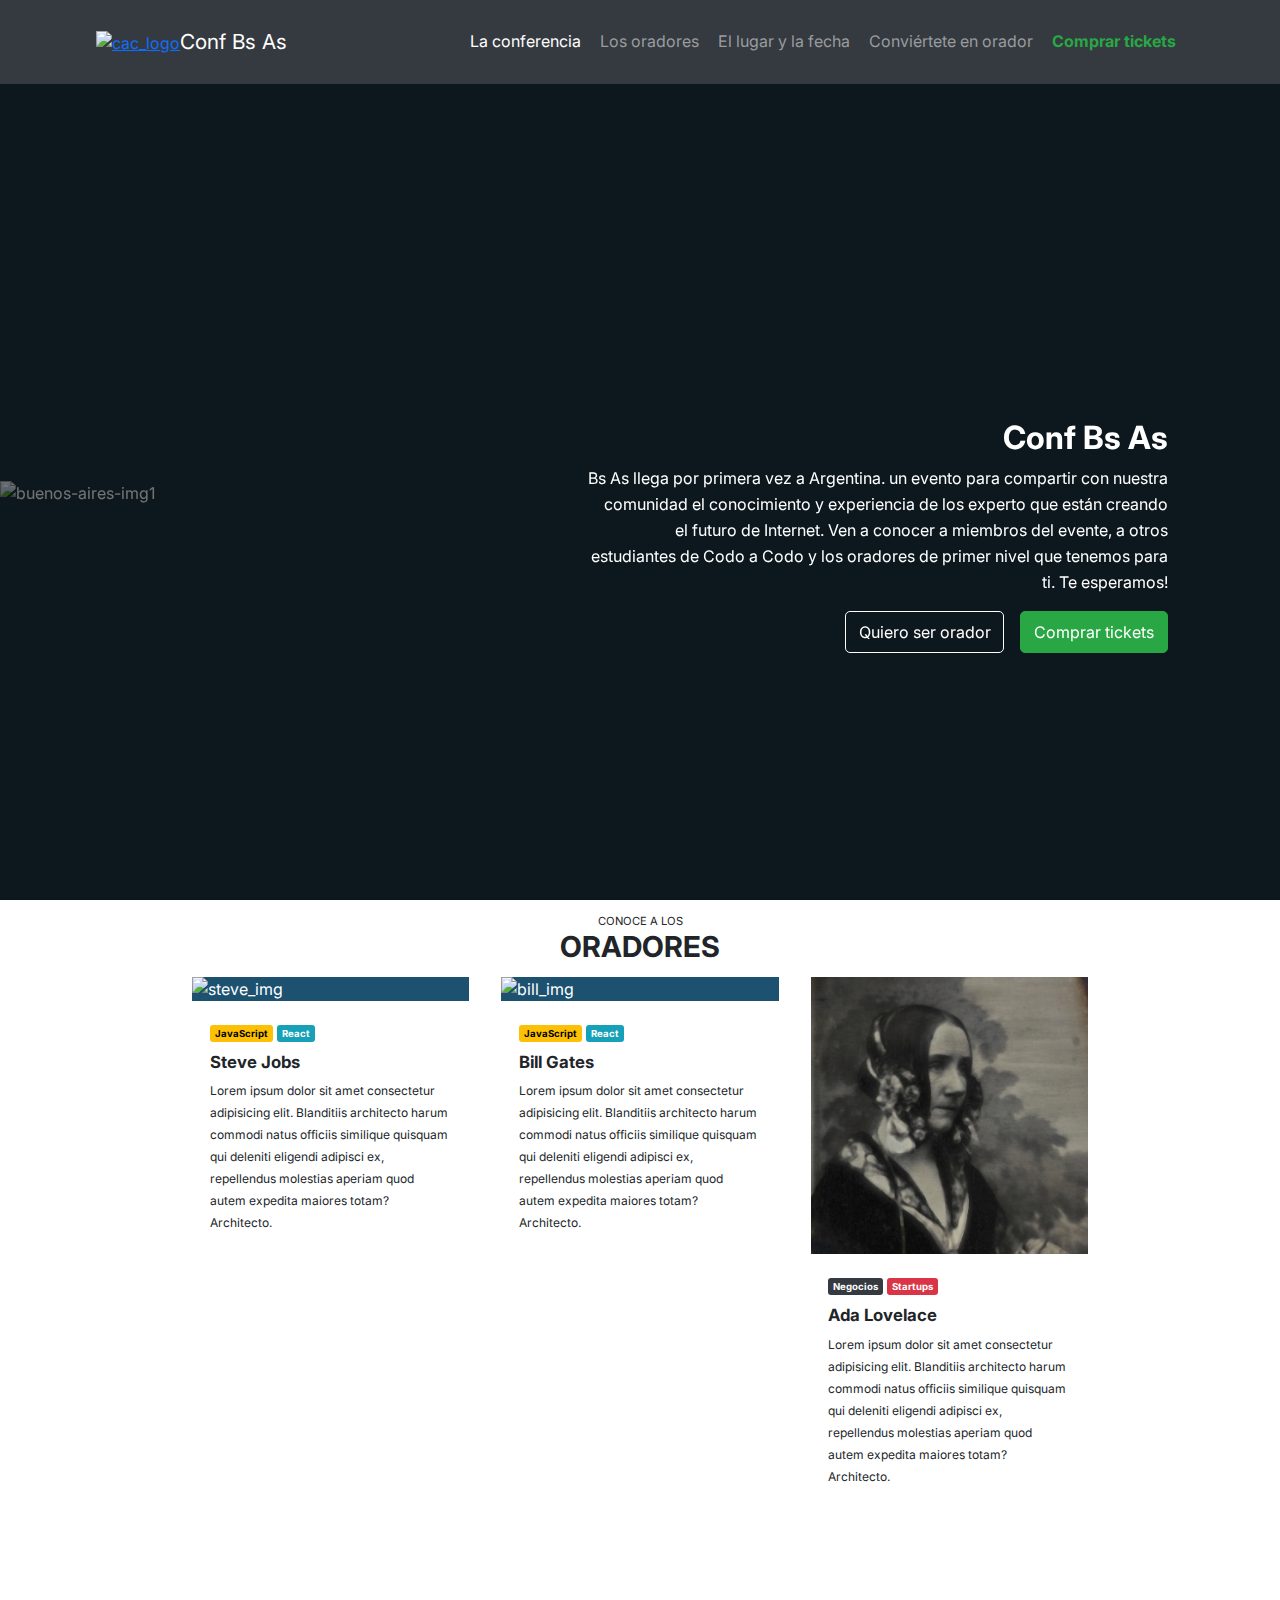
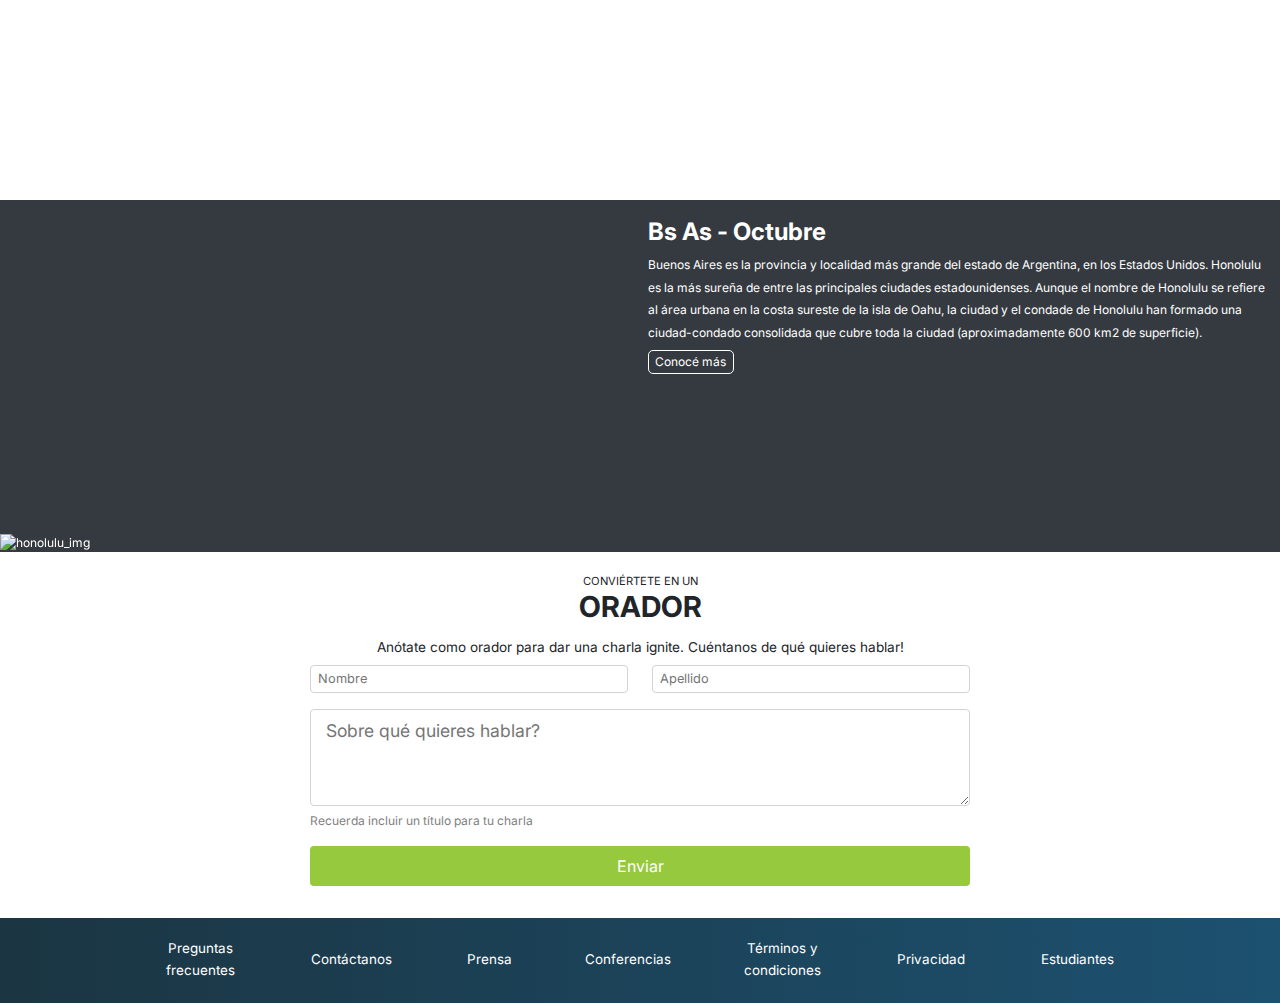
==== commit 7697ce7c: "Fixed Carosuel display on large resolutions." ====
--- a/index.html
+++ b/index.html
@@ -43,7 +43,10 @@
         <a class="header-links" href="#cards-section">Los oradores</a>
         <a class="header-links" href="#destinos-section">El lugar y la fecha</a>
         <a class="header-links" href="#form-section">Conviértete en orador</a>
-        <a class="header-links" href="/ticket-purchase.html" target="_blank"
+        <a
+          class="header-links"
+          href="https://www.ticketek.com.ar/especiales"
+          target="_blank"
           >Comprar tickets</a
         >
       </nav>
@@ -90,7 +93,7 @@
           >
           <a
             class="dropdown-item header-links"
-            href="/ticket-purchase.html"
+            href="https://www.ticketek.com.ar/especiales"
             target="_blank"
             >Comprar tickets</a
           >
@@ -113,7 +116,7 @@
             <a class="anchor-btn" href="#form-section">Quiero ser orador</a>
             <a
               class="anchor-btn btn-green"
-              href="/ticket-purchase.html"
+              href="https://www.ticketek.com.ar/especiales"
               target="_blank"
               >Comprar tickets</a
             >
@@ -121,7 +124,6 @@
         </article>
         <div id="hero-carousel">
           <div class="carousel slide h-100" data-bs-ride="carousel">
-            <!-- <div class="carousel slide h-100"> -->
             <div class="carousel-inner h-100">
               <div class="carousel-item active">
                 <img
@@ -337,7 +339,7 @@
             ></textarea>
           </label>
           <span>Recuerda incluir un título para tu charla</span>
-          <input class="btn-submit" type="submit" value="Enviar" />
+          <input id="btn-submit" type="submit" value="Enviar" />
         </form>
       </section>
     </main>
--- a/styles/styles.css
+++ b/styles/styles.css
@@ -273,13 +273,6 @@
   display: flex;
   align-items: center;
 }
-
-.carousel-item-next,
-.carousel-item-prev,
-.carousel-item.active {
-  display: flex;
-}
-
 /* -- HERO ↑↑ -- */
 /* -- ORADORES ↓↓ -- */
 #cards-section {
@@ -448,7 +441,7 @@
   padding: 8px 15px;
 }
 
-.btn-submit {
+#btn-submit {
   background-color: var(--theme-green-l);
   border-radius: 4px;
   border: none;
@@ -458,7 +451,7 @@
   padding: 0.5rem;
   transition: 0.2s;
 }
-.btn-submit:hover {
+#btn-submit:hover {
   background-color: var(--theme-green-m);
 }
 /* -- FORM ↑↑ -- */
@@ -514,66 +507,6 @@
 }
 /* ---- FOOTER ↑↑ ---- */
 
-/* ---- PRUCHASE PAGE ↓↓ ---- */
-#cart-section {
-  display: flex;
-  flex-direction: column;
-  align-items: center;
-  height: 100%;
-  min-height: calc(
-    100vh - var(--header-height) - var(--footer-height) - 1px
-  ); /* 1px from borders */
-  padding: 2rem 0;
-  max-width: 720px;
-  width: 100%;
-  margin: 0 auto;
-}
-
-#discount-card-container {
-  display: flex;
-  justify-content: center;
-  gap: 0.5rem;
-}
-
-.discount-card {
-  display: flex;
-  flex-direction: column;
-  align-items: center;
-  border: 2px solid var(--theme-blue-m);
-  border-radius: 4px;
-  padding: 1.5rem;
-}
-.discount-card h3 {
-  font-weight: bold;
-  font-size: 1rem;
-}
-
-#cart-section #form-container {
-  max-width: 100%;
-}
-
-#purchase-resume {
-  background-color: #cce5ff;
-  border: 1px solid #b8daff;
-  display: inline;
-  margin: 2rem 0;
-}
-#purchase-resume p {
-  color: var(--theme-blue-m);
-  padding: 0.8rem 1rem;
-  margin: 0;
-}
-
-#submit-btn-container {
-  display: flex;
-  justify-content: space-between;
-}
-#submit-btn-container .btn-submit {
-  width: 49%;
-  margin: 0;
-}
-/* ---- PRUCHASE PAGE ↑↑ ---- */
-
 /* ---- MEDIA-QUERIES ↓↓ ---- */
 @media (max-width: 1180px) {
   #header-navbar {
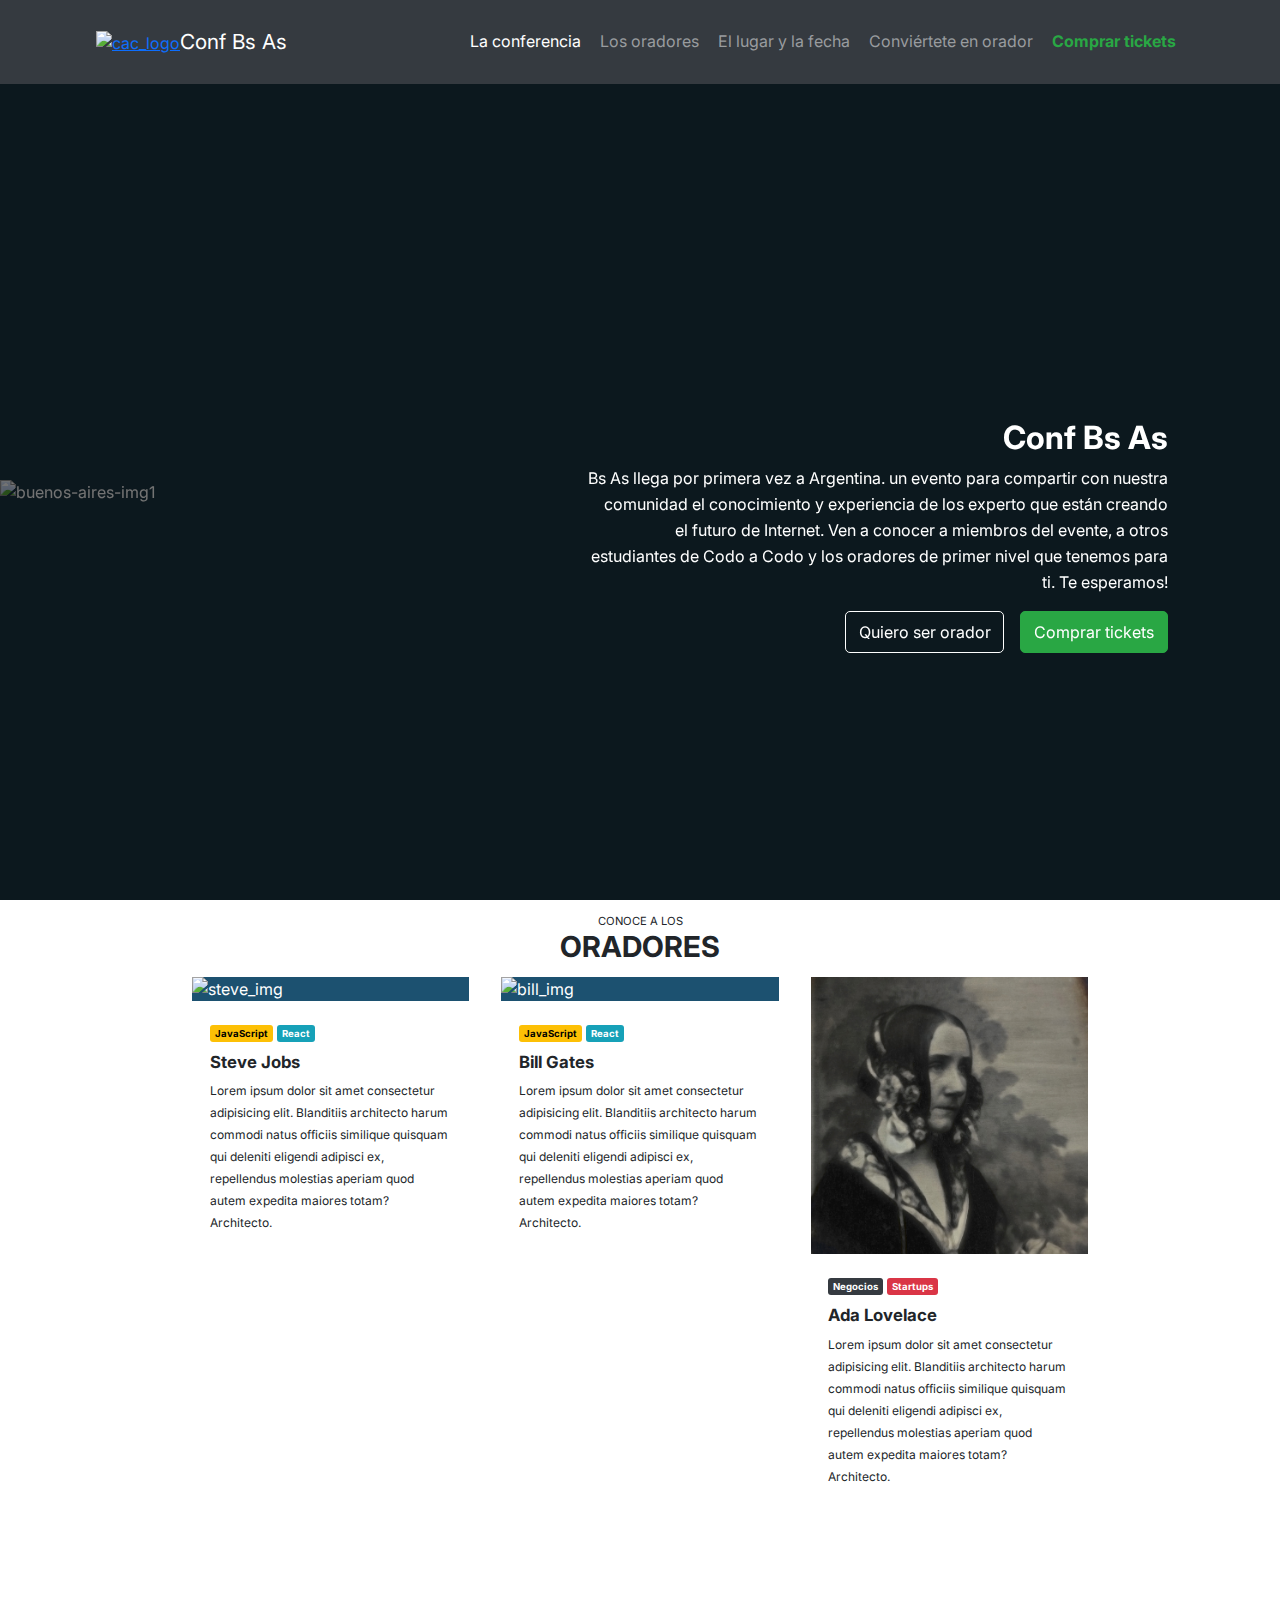
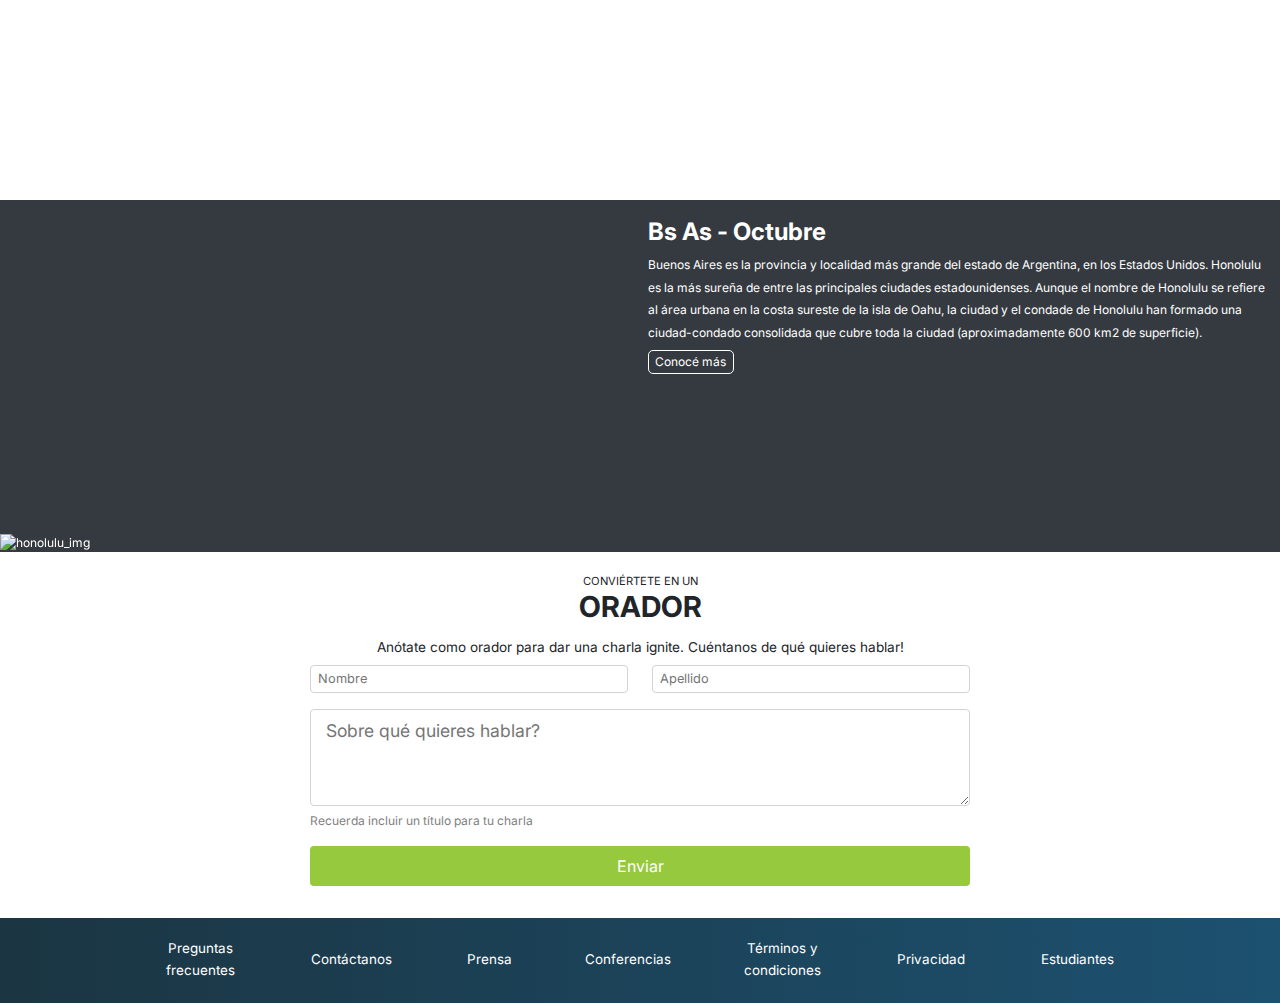
==== commit 90f3a8d7: "Merge branch 'main' into wip-ticket-cart-layout" ====
--- a/index.html
+++ b/index.html
@@ -43,10 +43,7 @@
         <a class="header-links" href="#cards-section">Los oradores</a>
         <a class="header-links" href="#destinos-section">El lugar y la fecha</a>
         <a class="header-links" href="#form-section">Conviértete en orador</a>
-        <a
-          class="header-links"
-          href="https://www.ticketek.com.ar/especiales"
-          target="_blank"
+        <a class="header-links" href="/ticket-purchase.html" target="_blank"
           >Comprar tickets</a
         >
       </nav>
@@ -93,7 +90,7 @@
           >
           <a
             class="dropdown-item header-links"
-            href="https://www.ticketek.com.ar/especiales"
+            href="/ticket-purchase.html"
             target="_blank"
             >Comprar tickets</a
           >
@@ -116,7 +113,7 @@
             <a class="anchor-btn" href="#form-section">Quiero ser orador</a>
             <a
               class="anchor-btn btn-green"
-              href="https://www.ticketek.com.ar/especiales"
+              href="/ticket-purchase.html"
               target="_blank"
               >Comprar tickets</a
             >
@@ -339,7 +336,7 @@
             ></textarea>
           </label>
           <span>Recuerda incluir un título para tu charla</span>
-          <input id="btn-submit" type="submit" value="Enviar" />
+          <input class="btn-submit" type="submit" value="Enviar" />
         </form>
       </section>
     </main>
--- a/styles/styles.css
+++ b/styles/styles.css
@@ -66,6 +66,7 @@
   font-size: 1.8rem;
   font-weight: bold;
   margin: 0;
+  text-align: center;
 }
 
 /* ---- UTILITIES ---- */
@@ -273,6 +274,13 @@
   display: flex;
   align-items: center;
 }
+
+.carousel-item-next,
+.carousel-item-prev,
+.carousel-item.active {
+  display: flex;
+}
+
 /* -- HERO ↑↑ -- */
 /* -- ORADORES ↓↓ -- */
 #cards-section {
@@ -422,6 +430,13 @@
   width: 50%;
 }
 
+#form-ticket-input {
+  display: flex;
+  gap: 1.5rem;
+  justify-content: space-between;
+  margin-bottom: 1rem;
+}
+
 #form-container span {
   color: gray;
   font-size: 0.75rem;
@@ -441,7 +456,7 @@
   padding: 8px 15px;
 }
 
-#btn-submit {
+.btn-submit {
   background-color: var(--theme-green-l);
   border-radius: 4px;
   border: none;
@@ -451,7 +466,7 @@
   padding: 0.5rem;
   transition: 0.2s;
 }
-#btn-submit:hover {
+.btn-submit:hover {
   background-color: var(--theme-green-m);
 }
 /* -- FORM ↑↑ -- */
@@ -507,6 +522,78 @@
 }
 /* ---- FOOTER ↑↑ ---- */
 
+/* ---- PRUCHASE PAGE ↓↓ ---- */
+#cart-section {
+  align-items: center;
+  display: flex;
+  flex-direction: column;
+  height: 100%;
+  margin: 0 auto;
+  max-width: 690px;
+  min-height: calc(100vh - var(--header-height) - var(--footer-height) - 1px);
+  padding: 2rem 1rem;
+  width: 100%;
+}
+
+#discount-card-container {
+  display: flex;
+  gap: 0.5rem;
+  justify-content: space-between;
+}
+
+.discount-card {
+  align-items: center;
+  border-radius: 4px;
+  border: 2px solid var(--theme-blue-m);
+  display: flex;
+  flex-direction: column;
+  padding: 1.5rem;
+  text-align: center;
+}
+.discount-card h3 {
+  font-size: 1.2rem;
+  font-weight: bold;
+  margin-bottom: 1rem;
+}
+.discount-card span {
+  font-size: small;
+}
+
+#cart-section #form-container {
+  max-width: 100%;
+}
+
+#purchase-resume {
+  flex-direction: column;
+  /* align-items: center; */
+  background-color: #cce5ff;
+  border: 1px solid #b8daff;
+  display: flex;
+  margin: 2rem 0;
+  padding: 0.8rem 1rem;
+}
+#purchase-resume div {
+  display: flex;
+  gap: 0.5rem;
+}
+#purchase-resume p {
+  color: var(--theme-blue-m);
+  margin: 0;
+}
+#purchase-resume:last-child p {
+  font-weight: bold;
+}
+
+#submit-btn-container {
+  display: flex;
+  justify-content: space-between;
+}
+#submit-btn-container .btn-submit {
+  width: 49%;
+  margin: 0;
+}
+/* ---- PRUCHASE PAGE ↑↑ ---- */
+
 /* ---- MEDIA-QUERIES ↓↓ ---- */
 @media (max-width: 1180px) {
   #header-navbar {
@@ -634,6 +721,11 @@
     padding: 5px 10px;
   }
 
+  #discount-card-container {
+    flex-direction: column;
+    width: 100%;
+  }
+
   footer {
     padding: 0 1.5rem;
   }
